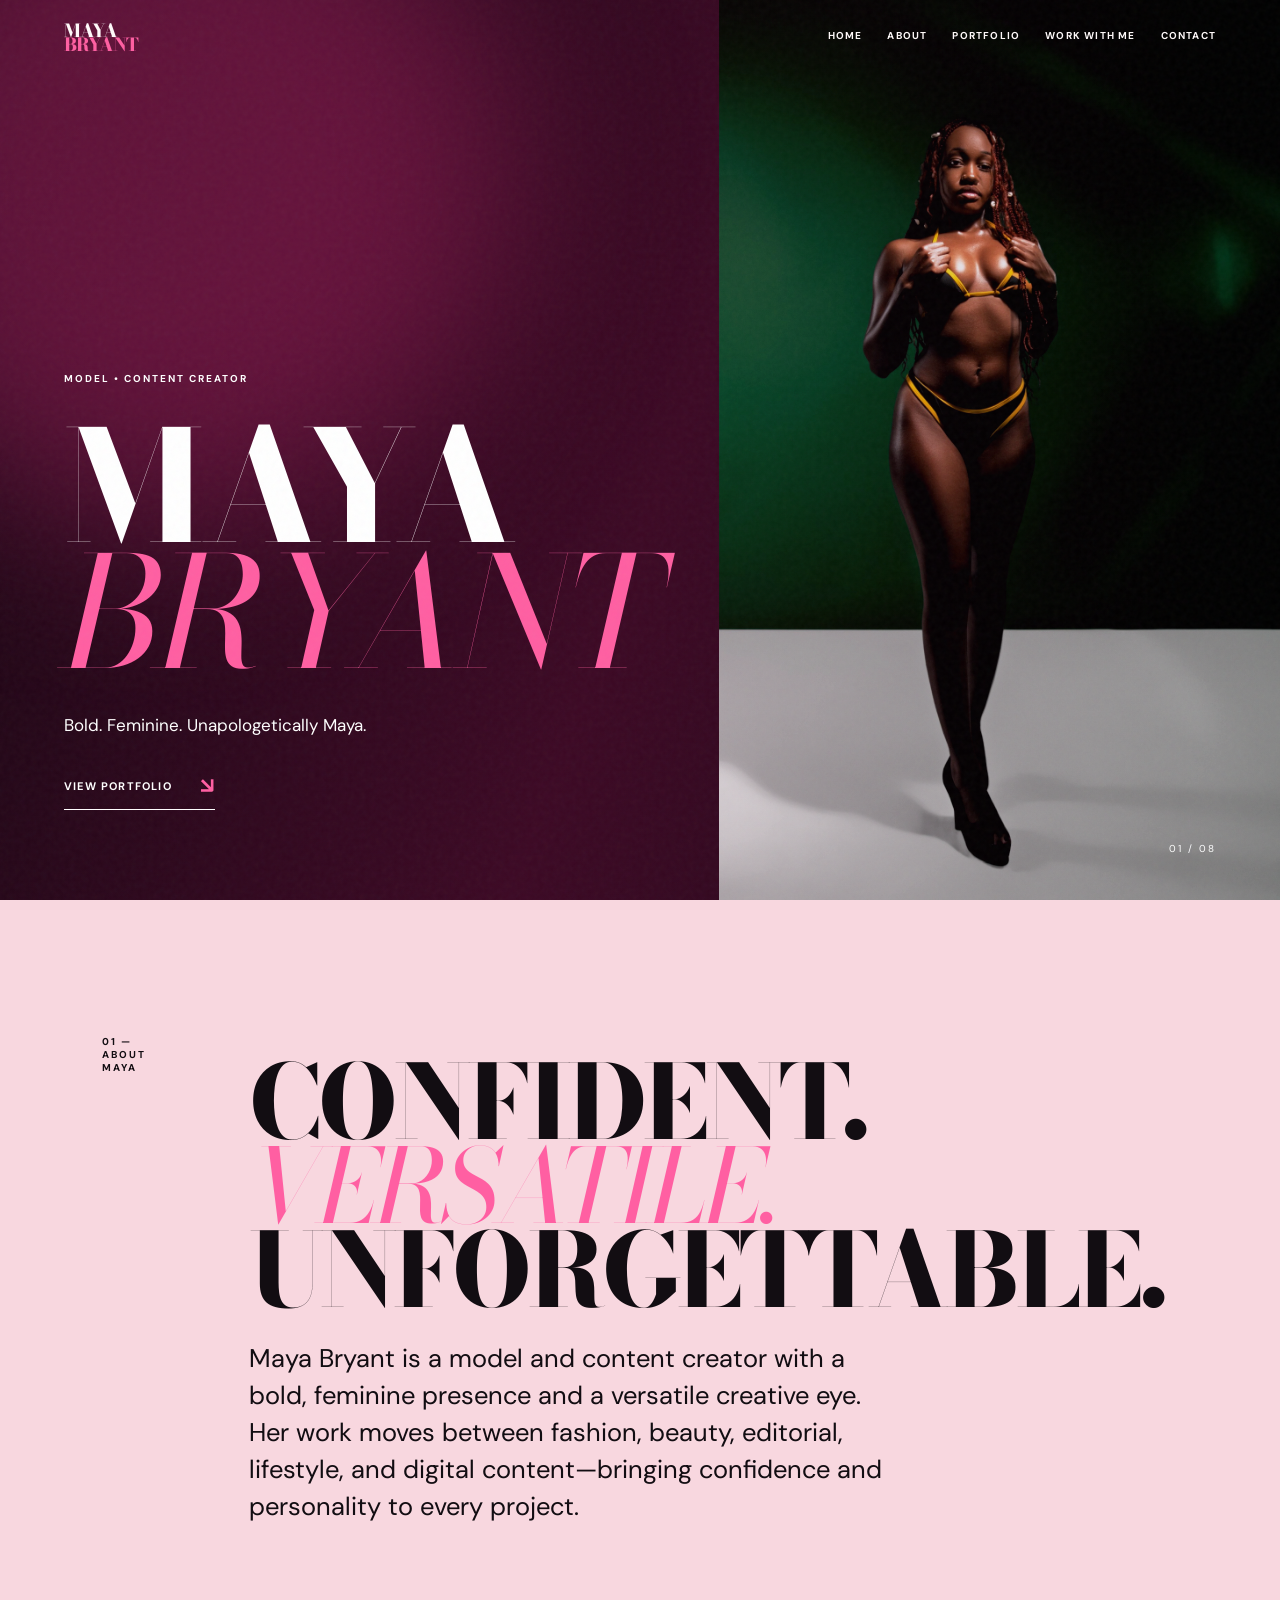
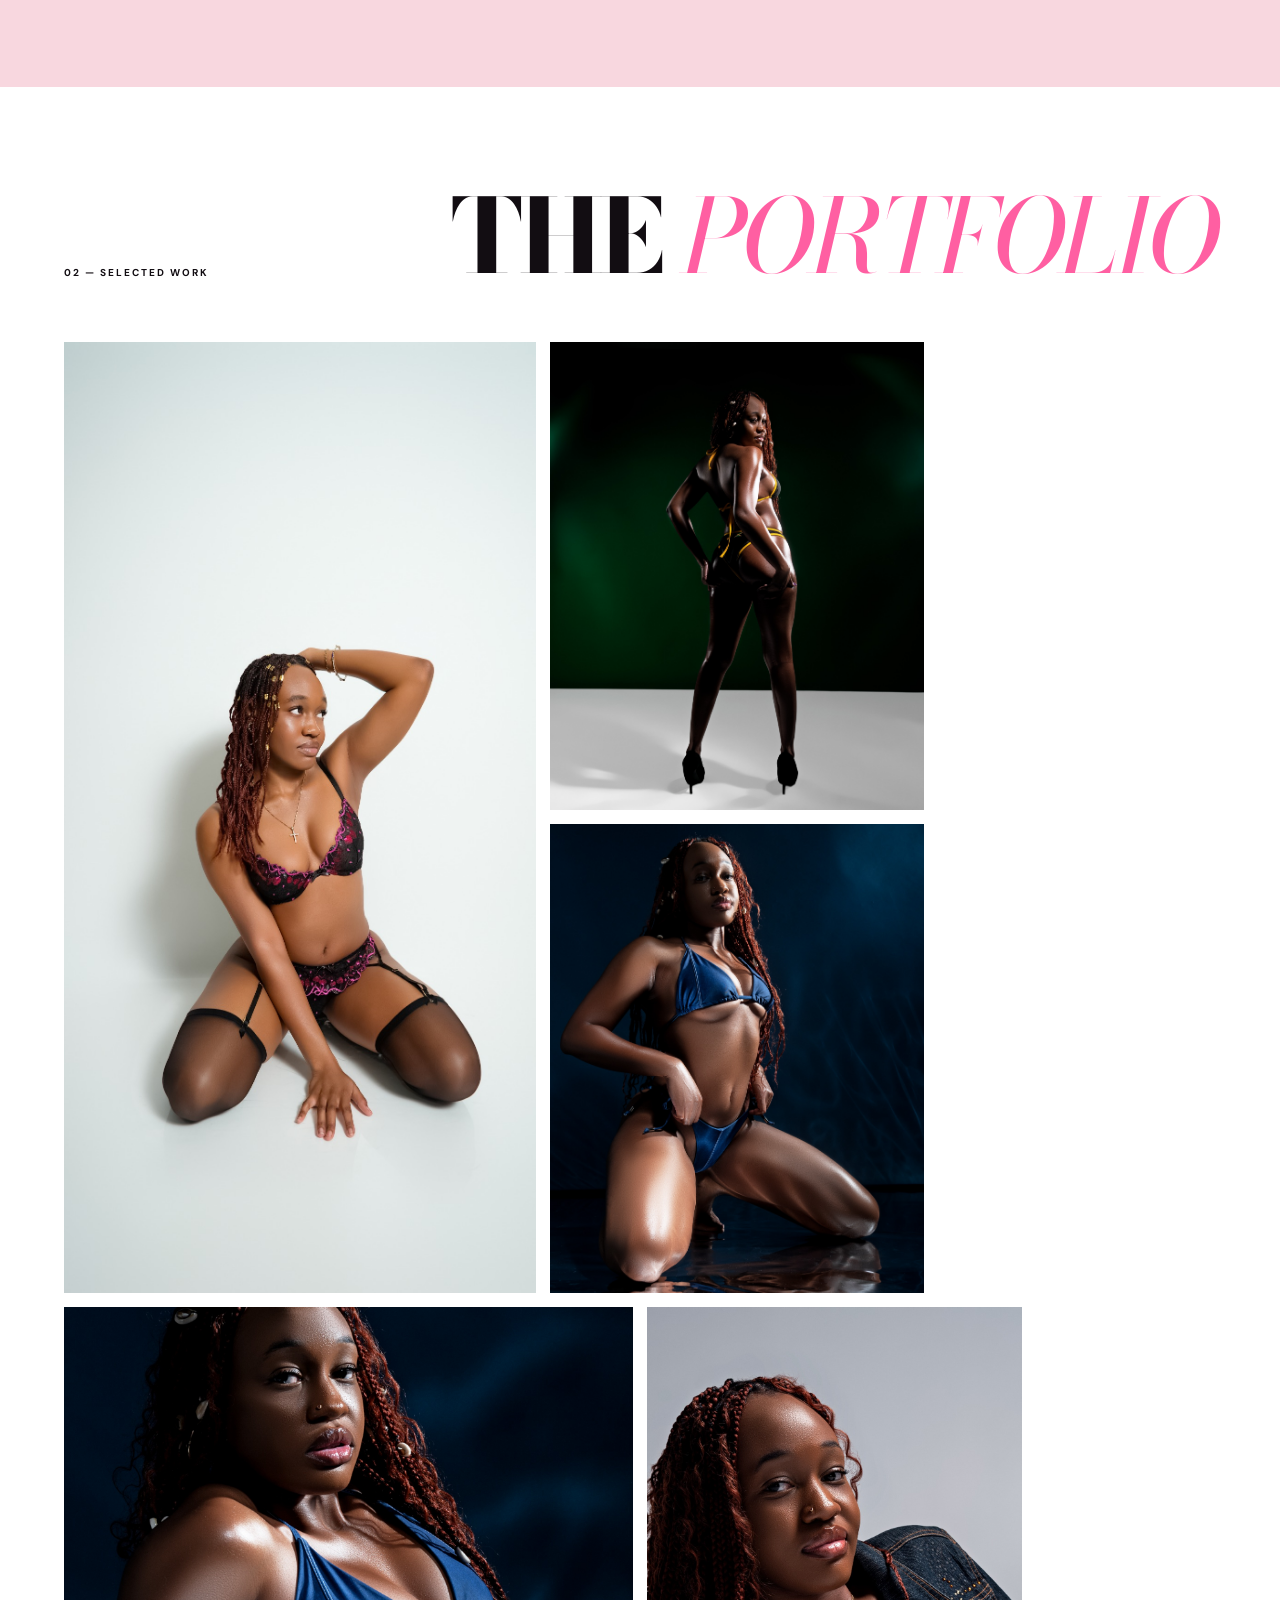
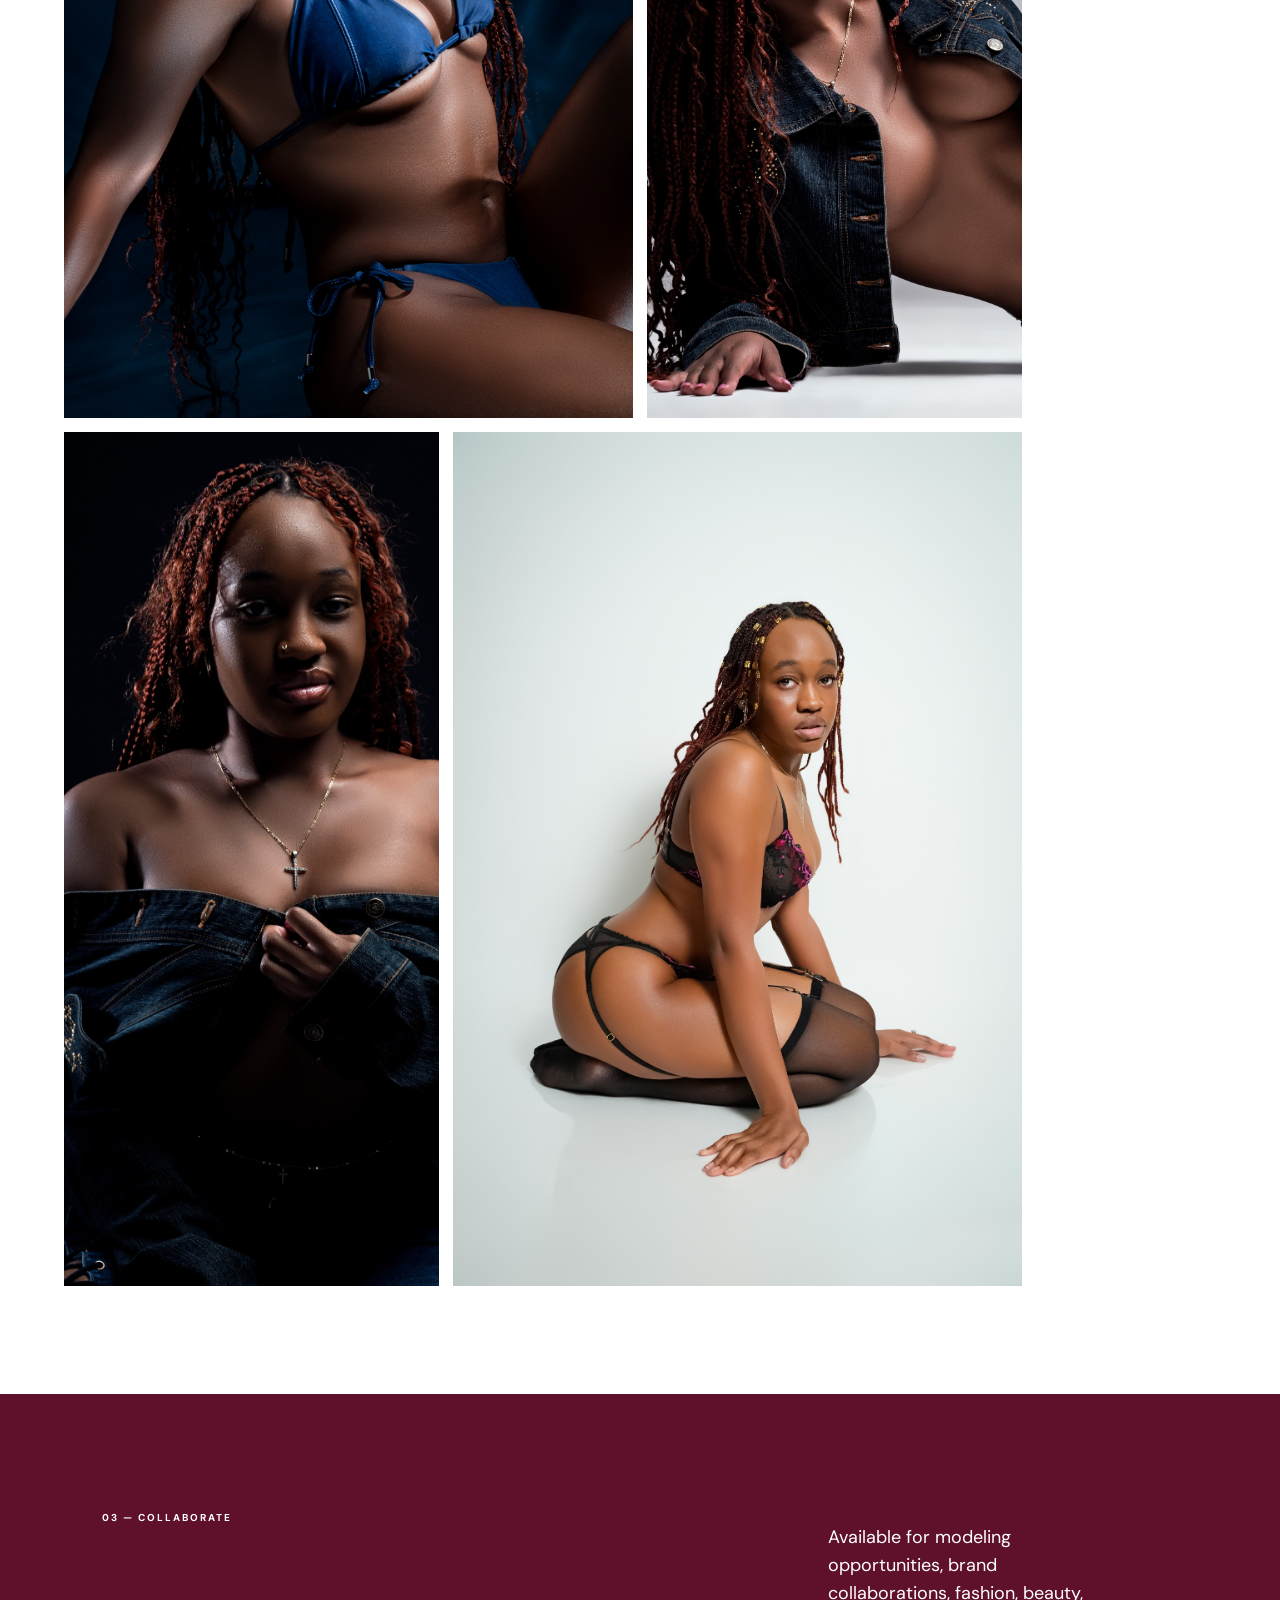
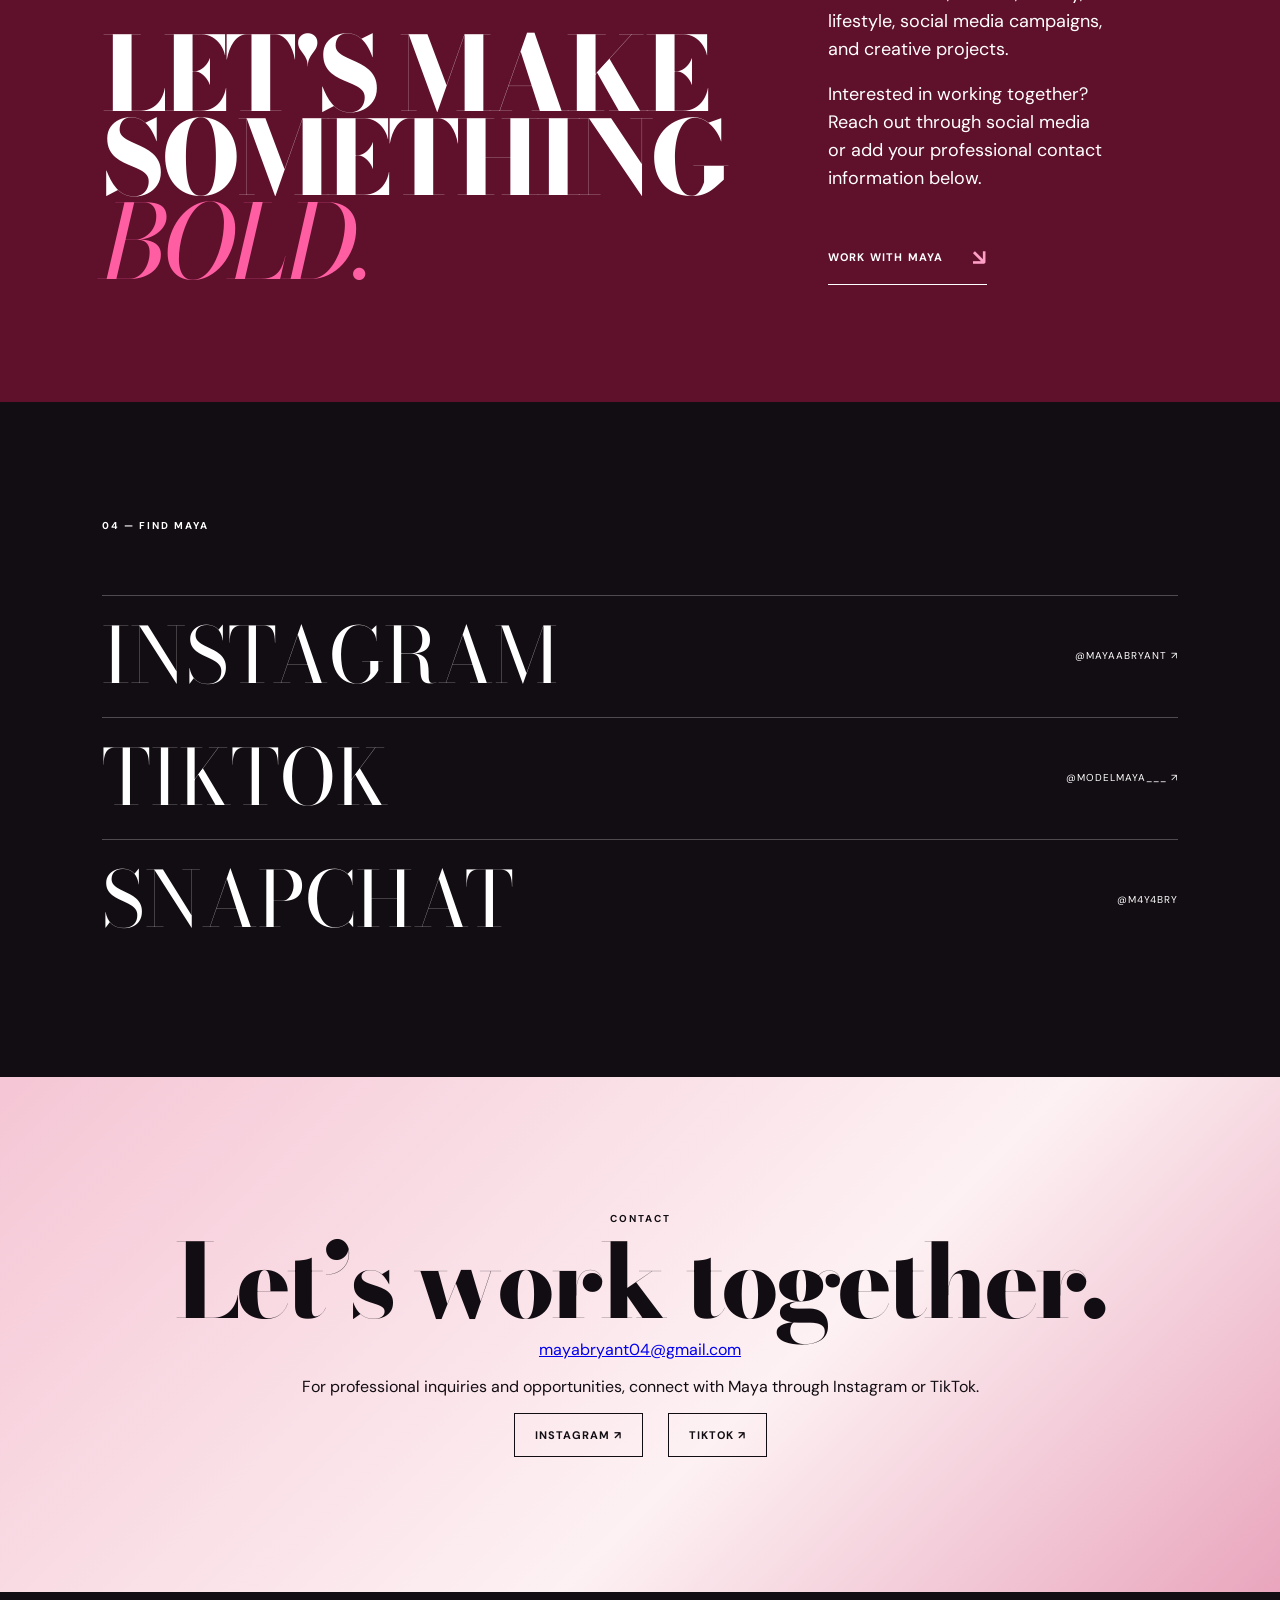
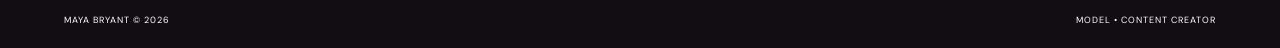
==== index.html @ 248928a9 "Update email address in contact section" ====
<!DOCTYPE html>
<html lang="en">
<head>
  <meta charset="UTF-8">
  <meta name="viewport" content="width=device-width, initial-scale=1.0">
  <meta name="description" content="Official portfolio website of Maya Bryant, Model & Content Creator.">
  <title>Maya Bryant | Model & Content Creator</title>
  <link rel="preconnect" href="https://fonts.googleapis.com">
  <link rel="preconnect" href="https://fonts.gstatic.com" crossorigin>
  <link href="https://fonts.googleapis.com/css2?family=Bodoni+Moda:opsz,wght@6..96,400;6..96,500;6..96,600;6..96,700;6..96,800&family=DM+Sans:wght@400;500;700&display=swap" rel="stylesheet">
  <link rel="stylesheet" href="style.css">
</head>
<body>
  <div class="grain"></div>
  <header>
    <a class="logo" href="#home">MAYA<br><span>BRYANT</span></a>
    <button class="menu-btn" aria-label="Open menu">MENU</button>
    <nav>
      <a href="#home">HOME</a>
      <a href="#about">ABOUT</a>
      <a href="#portfolio">PORTFOLIO</a>
      <a href="#work">WORK WITH ME</a>
      <a href="#contact">CONTACT</a>
    </nav>
  </header>

  <main>
    <section class="hero" id="home">
      <div class="hero-copy">
        <p class="eyebrow">MODEL • CONTENT CREATOR</p>
        <h1>MAYA<br><em>BRYANT</em></h1>
        <p class="intro">Bold. Feminine. Unapologetically Maya.</p>
        <a class="cta" href="#portfolio">VIEW PORTFOLIO <span>↘</span></a>
      </div>
      <div class="hero-image">
        <img src="portfolio-2.jpg" alt="Maya Bryant modeling">
      </div>
      <div class="hero-number">01 / 08</div>
    </section>

    <section class="about" id="about">
      <div class="section-tag">01 — ABOUT MAYA</div>
      <div>
        <h2>CONFIDENT.<br><em>VERSATILE.</em><br>UNFORGETTABLE.</h2>
        <p class="about-text">Maya Bryant is a model and content creator with a bold, feminine presence and a versatile creative eye. Her work moves between fashion, beauty, editorial, lifestyle, and digital content—bringing confidence and personality to every project.</p>
      </div>
    </section>

    <section class="portfolio" id="portfolio">
      <div class="portfolio-head">
        <div class="section-tag">02 — SELECTED WORK</div>
        <h2>THE <em>PORTFOLIO</em></h2>
      </div>
      <div class="gallery">
        <figure class="tall"><img src="portfolio-1.jpg" alt="Maya Bryant editorial modeling portrait"></figure>
        <figure><img src="portfolio-4.jpg" alt="Maya Bryant fashion portrait"></figure>
        <figure><img src="portfolio-5.jpg" alt="Maya Bryant fashion editorial"></figure>
        <figure class="wide"><img src="portfolio-6.jpg" alt="Maya Bryant portrait in denim"></figure>
        <figure><img src="portfolio-7.jpg" alt="Maya Bryant studio portrait"></figure>
        <figure><img src="portfolio-8.jpg" alt="Maya Bryant fashion portrait"></figure>
        <figure class="wide"><img src="portfolio-3.jpg" alt="Maya Bryant modeling portrait"></figure>
      </div>
    </section>

    <section class="work" id="work">
      <div class="section-tag">03 — COLLABORATE</div>
      <div class="work-grid">
        <h2>LET'S MAKE<br>SOMETHING<br><em>BOLD.</em></h2>
        <div class="work-copy">
          <p>Available for modeling opportunities, brand collaborations, fashion, beauty, lifestyle, social media campaigns, and creative projects.</p>
          <p>Interested in working together? Reach out through social media or add your professional contact information below.</p>
          <a class="cta light" href="#contact">WORK WITH MAYA <span>↘</span></a>
        </div>
      </div>
    </section>

    <section class="socials">
      <div class="section-tag">04 — FIND MAYA</div>
      <div class="social-list">
        <a href="https://www.instagram.com/mayaabryant/" target="_blank" rel="noopener">INSTAGRAM <span>@MAYAABRYANT ↗</span></a>
        <a href="https://www.tiktok.com/@modelmaya___" target="_blank" rel="noopener">TIKTOK <span>@MODELMAYA___ ↗</span></a>
        <div class="snapchat">SNAPCHAT <span>@M4Y4BRY</span></div>
      </div>
    </section>

    <section class="contact" id="contact">
       <div class="section-tag">CONTACT</div>
  <h2>Let’s work together.</h2>
  <div class="contact-card">

    <a href="mailto:mayabryant04@gmail.com">mayabryant04@gmail.com</a>

    <p>For professional inquiries and opportunities, connect with Maya through Instagram or TikTok.</p>
      <div class="contact-links">
        <a href="https://www.instagram.com/mayaabryant/" target="_blank" rel="noopener">INSTAGRAM ↗</a>
        <a href="https://www.tiktok.com/@modelmaya___" target="_blank" rel="noopener">TIKTOK ↗</a>
      </div>
    </section>
  </main>

  <footer>
    <div>MAYA BRYANT © <span id="year"></span></div>
    <div>MODEL • CONTENT CREATOR</div>
  </footer>
  <script src="script.js"></script>
</body>
</html>
---- style.css ----
:root{
  --ink:#120d12;
  --wine:#5f102b;
  --pink:#ff5fa2;
  --blush:#f8d7df;
  --cream:#fff7f4;
  --white:#fffafa;
}
*{box-sizing:border-box}
html{scroll-behavior:smooth}
body{margin:0;background:var(--cream);color:var(--ink);font-family:"DM Sans",Arial,sans-serif}
.grain{position:fixed;inset:0;pointer-events:none;opacity:.05;z-index:20;background-image:url("data:image/svg+xml,%3Csvg viewBox='0 0 180 180' xmlns='http://www.w3.org/2000/svg'%3E%3Cfilter id='n'%3E%3CfeTurbulence type='fractalNoise' baseFrequency='.9' numOctaves='4' stitchTiles='stitch'/%3E%3C/filter%3E%3Crect width='100%25' height='100%25' filter='url(%23n)' opacity='.8'/%3E%3C/svg%3E")}
header{position:absolute;top:0;left:0;width:100%;padding:24px 5vw;display:flex;justify-content:space-between;align-items:flex-start;z-index:10;color:var(--white)}
.logo{font-family:"Bodoni Moda",serif;font-size:18px;line-height:.78;letter-spacing:-1px;text-decoration:none;color:inherit;font-weight:800}.logo span{color:var(--pink)}
nav{display:flex;gap:25px;padding-top:5px}nav a{color:inherit;text-decoration:none;font-size:10px;font-weight:700;letter-spacing:1.2px}
.menu-btn{display:none;background:none;border:0;color:inherit;font-weight:700;letter-spacing:1px}
.hero{min-height:100svh;background:linear-gradient(110deg,#180612 0%,#3c0924 52%,#1c0714 100%);color:white;display:grid;grid-template-columns:1fr 1fr;position:relative;overflow:hidden}
.hero:before{content:"";position:absolute;width:55vw;height:55vw;border-radius:50%;background:#a11f5d;filter:blur(90px);opacity:.5;top:-20%;left:-15%}
.hero-copy{align-self:end;padding:0 5vw 10vh;position:relative;z-index:2}
.eyebrow,.section-tag{font-size:10px;font-weight:700;letter-spacing:2px;text-transform:uppercase}
.hero h1,.about h2,.portfolio h2,.work h2,.contact h2{font-family:"Bodoni Moda",serif;margin:.25em 0;line-height:.82;letter-spacing:-4px;font-weight:800}
.hero h1{font-size:clamp(72px,12vw,170px)}em{font-weight:400;font-style:italic;color:var(--pink)}
.intro{font-size:17px;margin:25px 0 35px;max-width:340px}
.cta{display:inline-flex;gap:28px;align-items:center;color:inherit;text-decoration:none;border-bottom:1px solid currentColor;padding-bottom:9px;font-size:11px;font-weight:700;letter-spacing:1.2px}.cta span{font-size:22px;color:var(--pink)}
.hero-image{position:relative;z-index:1;height:100svh}.hero-image:after{content:"";position:absolute;inset:0;background:linear-gradient(90deg,rgba(55,5,32,.15),rgba(0,0,0,.1))}.hero-image img{width:100%;height:100%;object-fit:cover;object-position:center 38%;filter:saturate(1.05) contrast(1.05)}
.hero-number{position:absolute;right:5vw;bottom:5vh;z-index:3;font-size:10px;letter-spacing:2px}
.about{padding:15vh 8vw;display:grid;grid-template-columns:.75fr 1.25fr;gap:8vw;background:var(--blush)}
.about h2,.portfolio h2,.work h2,.contact h2{font-size:clamp(55px,8vw,110px)}
.about-text{max-width:640px;font-size:clamp(18px,2vw,27px);line-height:1.45;margin:3vh 0}
.portfolio{padding:12vh 5vw;background:#fff}
.portfolio-head{display:flex;justify-content:space-between;align-items:end;margin-bottom:7vh}.portfolio h2{margin:0}
.gallery{display:grid;grid-template-columns:repeat(12,1fr);gap:14px}.gallery figure{margin:0;overflow:hidden;grid-column:span 4;min-height:400px}.gallery figure.tall{grid-column:span 5;grid-row:span 2;min-height:820px}.gallery figure.wide{grid-column:span 6}.gallery img{width:100%;height:100%;object-fit:cover;display:block;transition:transform .5s ease}.gallery figure:hover img{transform:scale(1.03)}
.work{background:var(--wine);color:white;padding:13vh 8vw}.work-grid{display:grid;grid-template-columns:1.2fr .8fr;gap:8vw;align-items:end}.work h2{margin:5vh 0 0}.work-copy{font-size:18px;line-height:1.55}.work-copy p{margin-top:0}.light{margin-top:30px}.light span{color:#ff9fc6}
.socials{padding:13vh 8vw;background:#120d12;color:white}.social-list{margin-top:7vh}.social-list a,.snapchat{display:flex;justify-content:space-between;gap:30px;padding:22px 0;border-top:1px solid rgba(255,255,255,.25);color:inherit;text-decoration:none;font-family:"Bodoni Moda",serif;font-size:clamp(35px,6vw,80px);line-height:1;transition:color .25s}.social-list a:hover{color:var(--pink)}.social-list span,.snapchat span{font-family:"DM Sans",sans-serif;font-size:10px;letter-spacing:1px;align-self:center}
.contact{padding:15vh 8vw;background:linear-gradient(135deg,#f5c6d5,#fdf1f3 60%,#e9a5bd);text-align:center}.contact h2{margin:15px 0}.contact>p:not(.eyebrow){max-width:550px;margin:0 auto 30px;font-size:17px;line-height:1.5}.contact-links{display:flex;justify-content:center;gap:25px;flex-wrap:wrap}.contact-links a{padding:14px 20px;border:1px solid var(--ink);text-decoration:none;color:var(--ink);font-size:11px;font-weight:700;letter-spacing:1px}
footer{display:flex;justify-content:space-between;padding:22px 5vw;background:var(--ink);color:white;font-size:9px;letter-spacing:1px}
@media(max-width:700px){header{padding:20px 6vw}nav{display:none}.menu-btn{display:block}.hero{grid-template-columns:1fr;min-height:100svh}.hero-image{position:absolute;inset:0;height:100%;opacity:.6}.hero-image:after{background:linear-gradient(180deg,rgba(24,6,18,.25),rgba(24,6,18,.92))}.hero-copy{padding:0 7vw 10vh}.hero h1{font-size:clamp(70px,22vw,120px);letter-spacing:-3px}.about{grid-template-columns:1fr;padding:11vh 7vw;gap:6vh}.portfolio{padding:10vh 4vw}.portfolio-head{display:block}.gallery{gap:8px}.gallery figure,.gallery figure.tall,.gallery figure.wide{grid-column:span 6;grid-row:auto;min-height:260px}.gallery figure.tall{min-height:520px}.work,.socials{padding:11vh 7vw}.work-grid{grid-template-columns:1fr}.work-copy{font-size:16px}.social-list a,.snapchat{font-size:30px;padding:18px 0}.social-list span,.snapchat span{font-size:8px}.contact{padding:12vh 7vw}footer{display:block;line-height:2}}
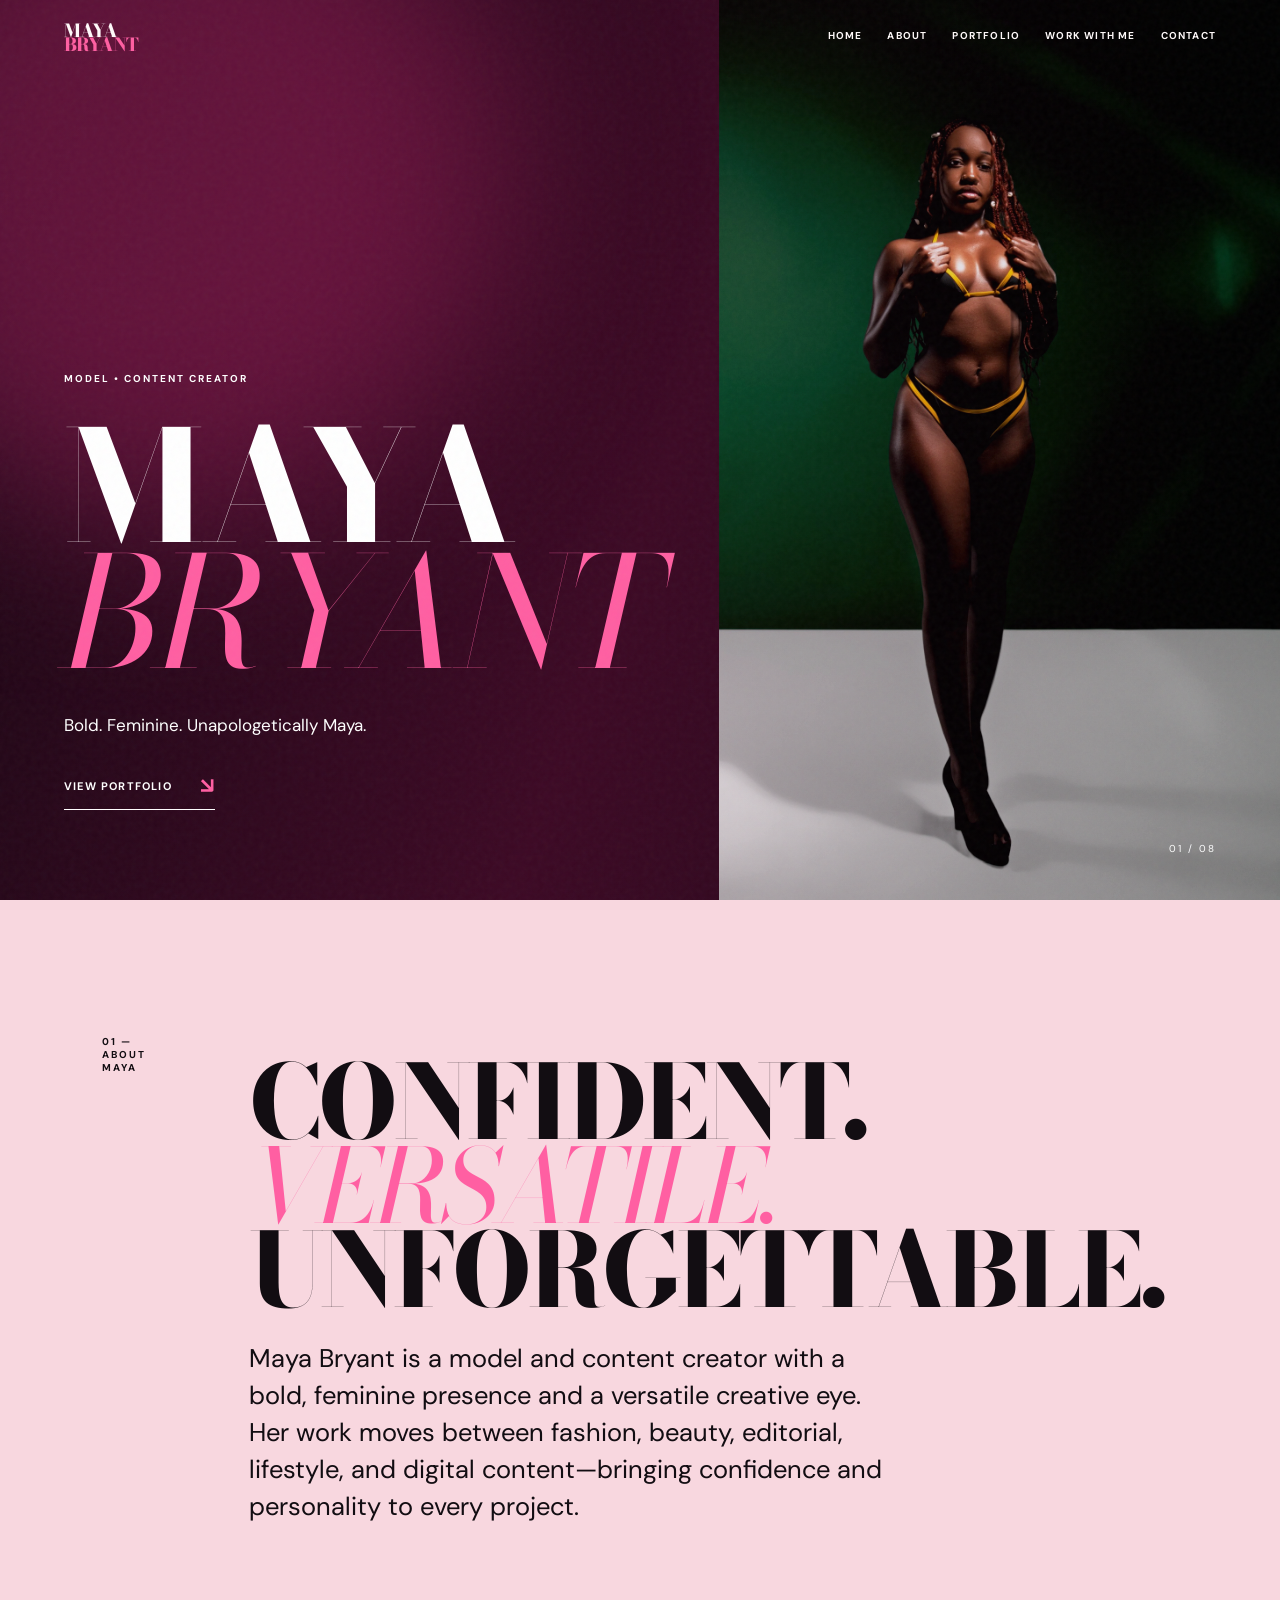
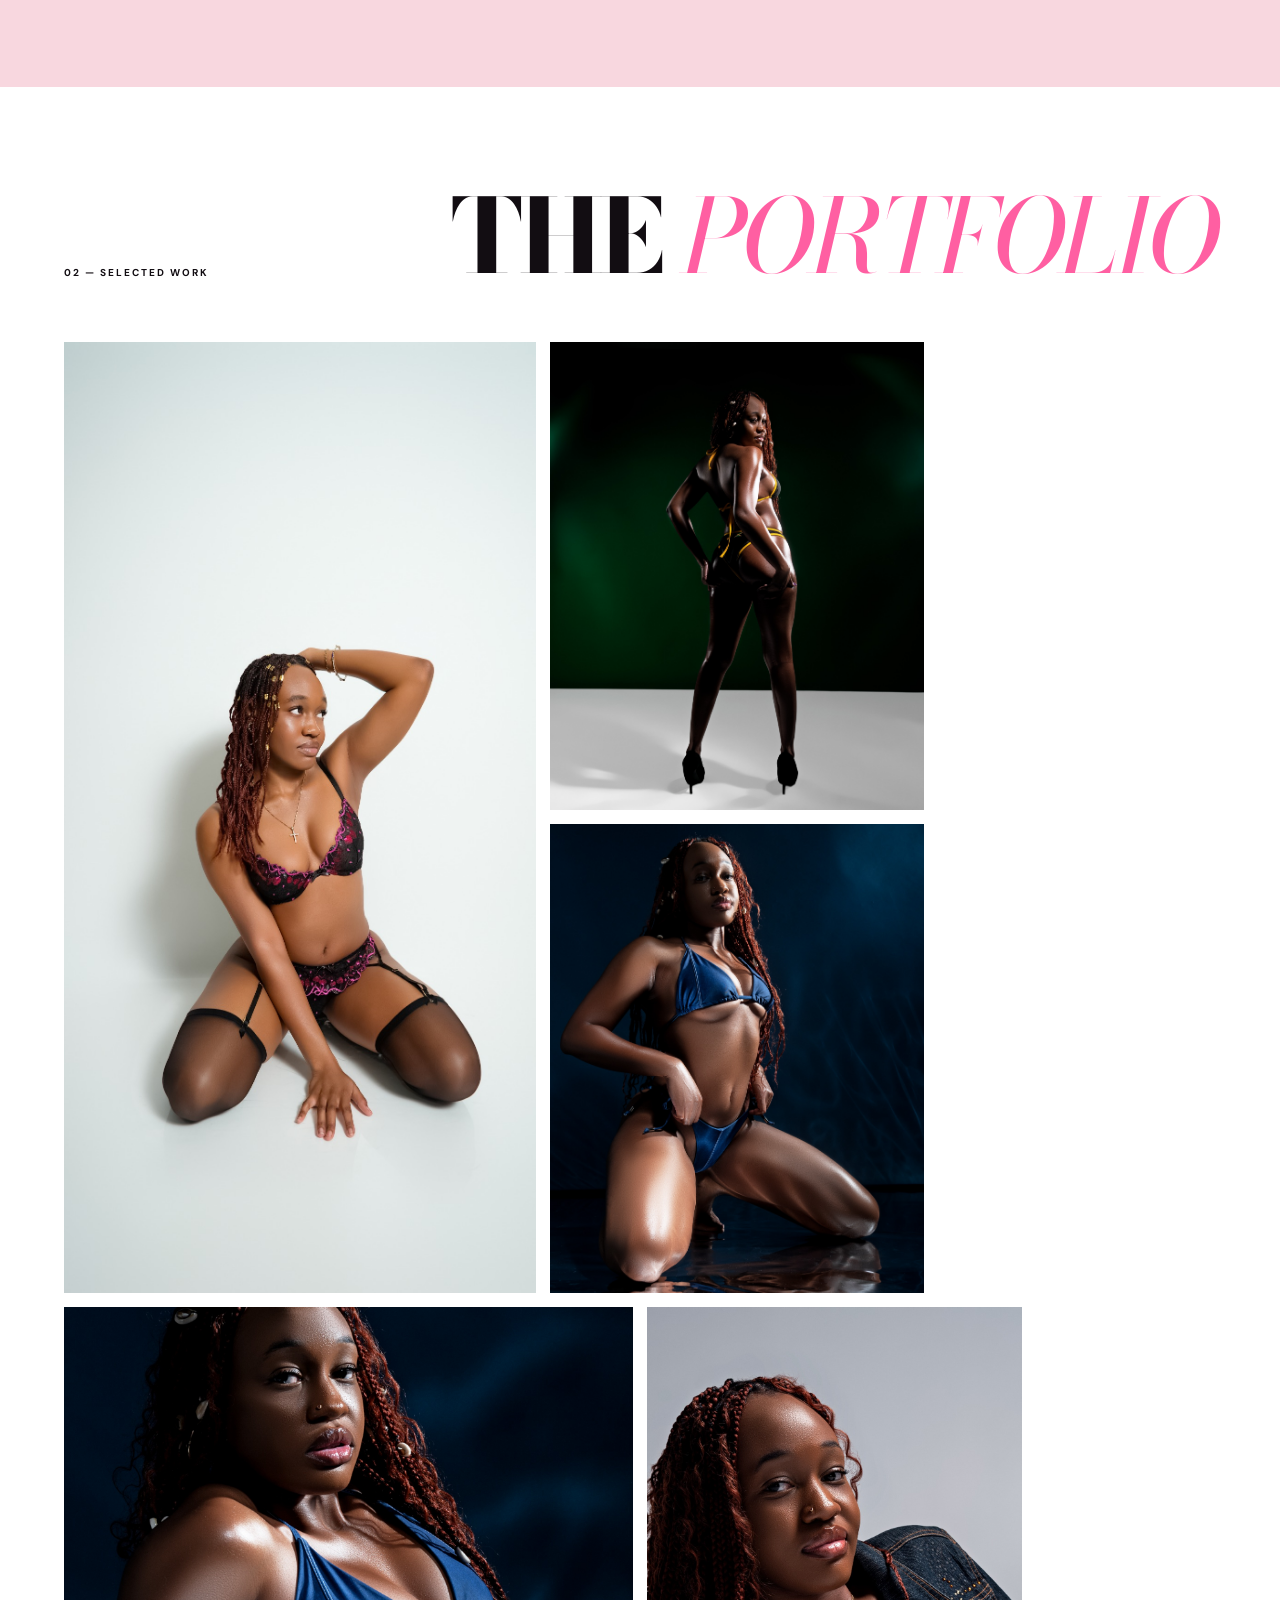
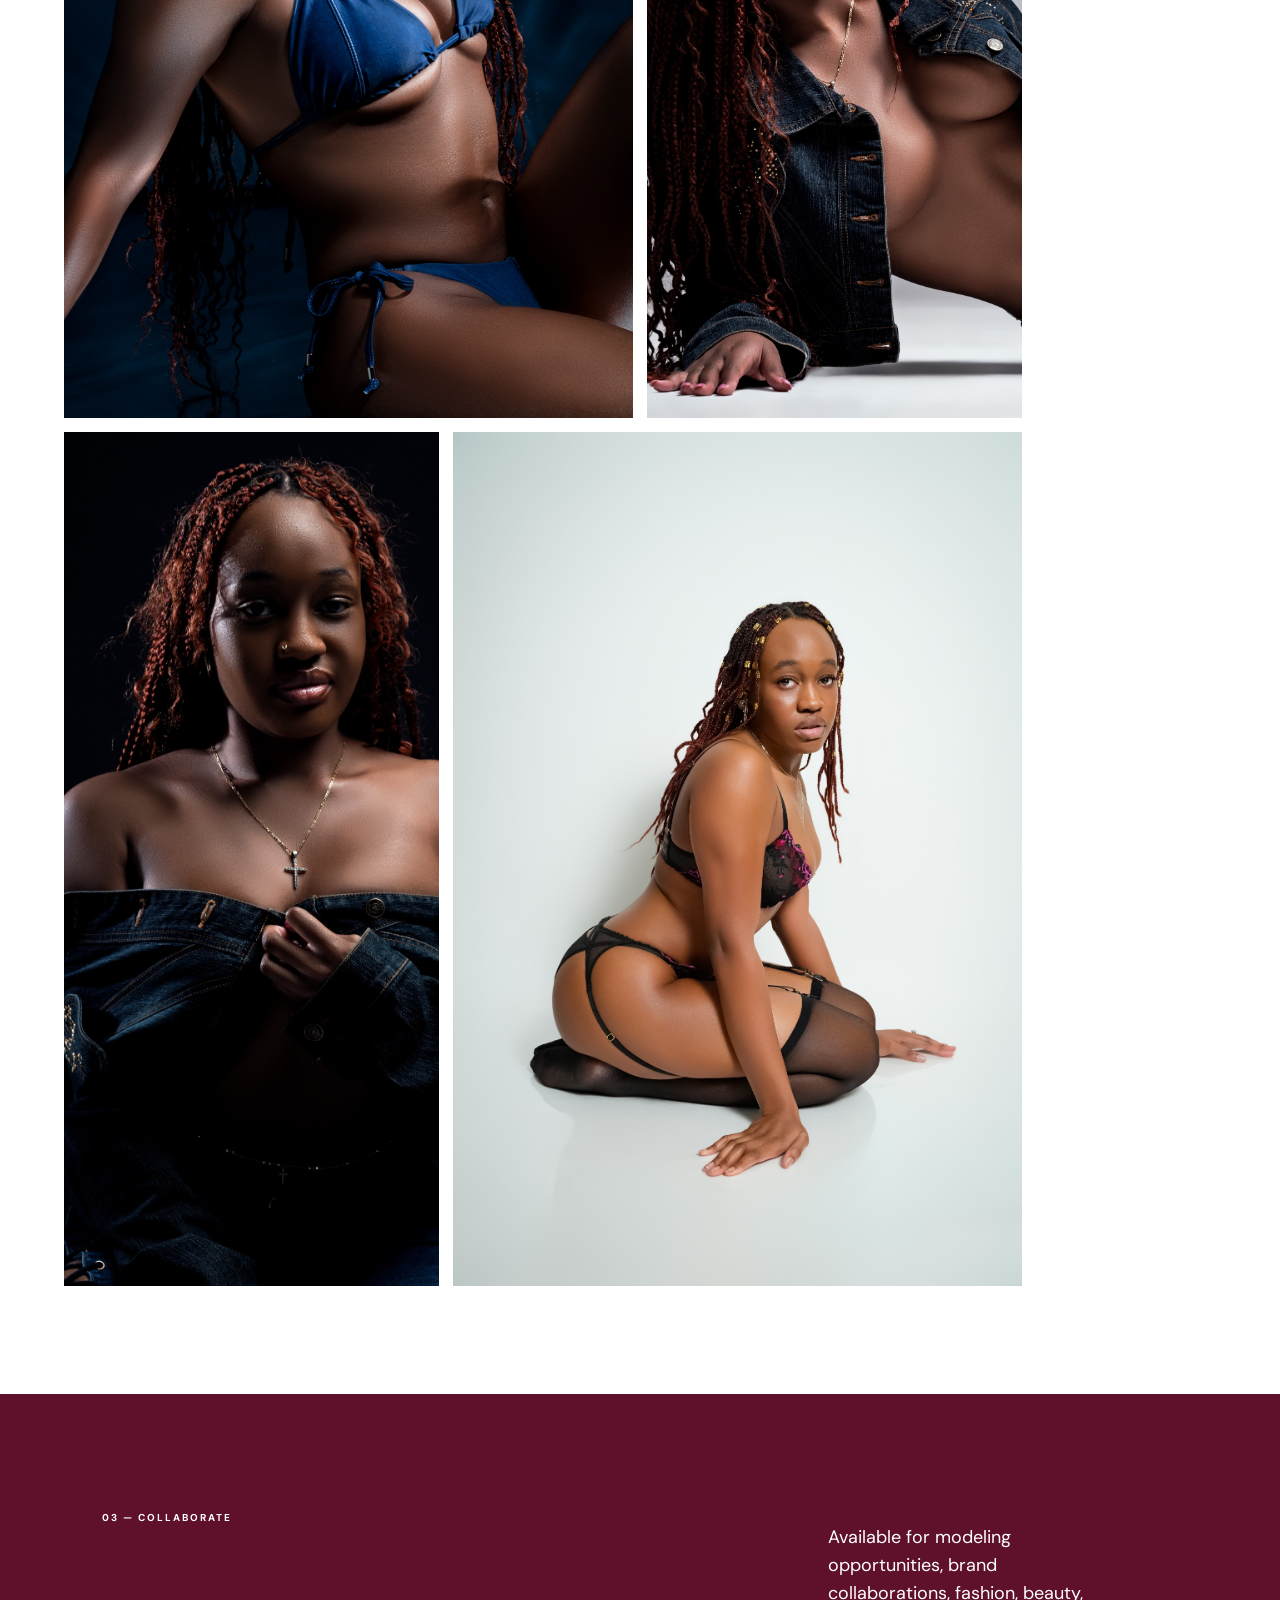
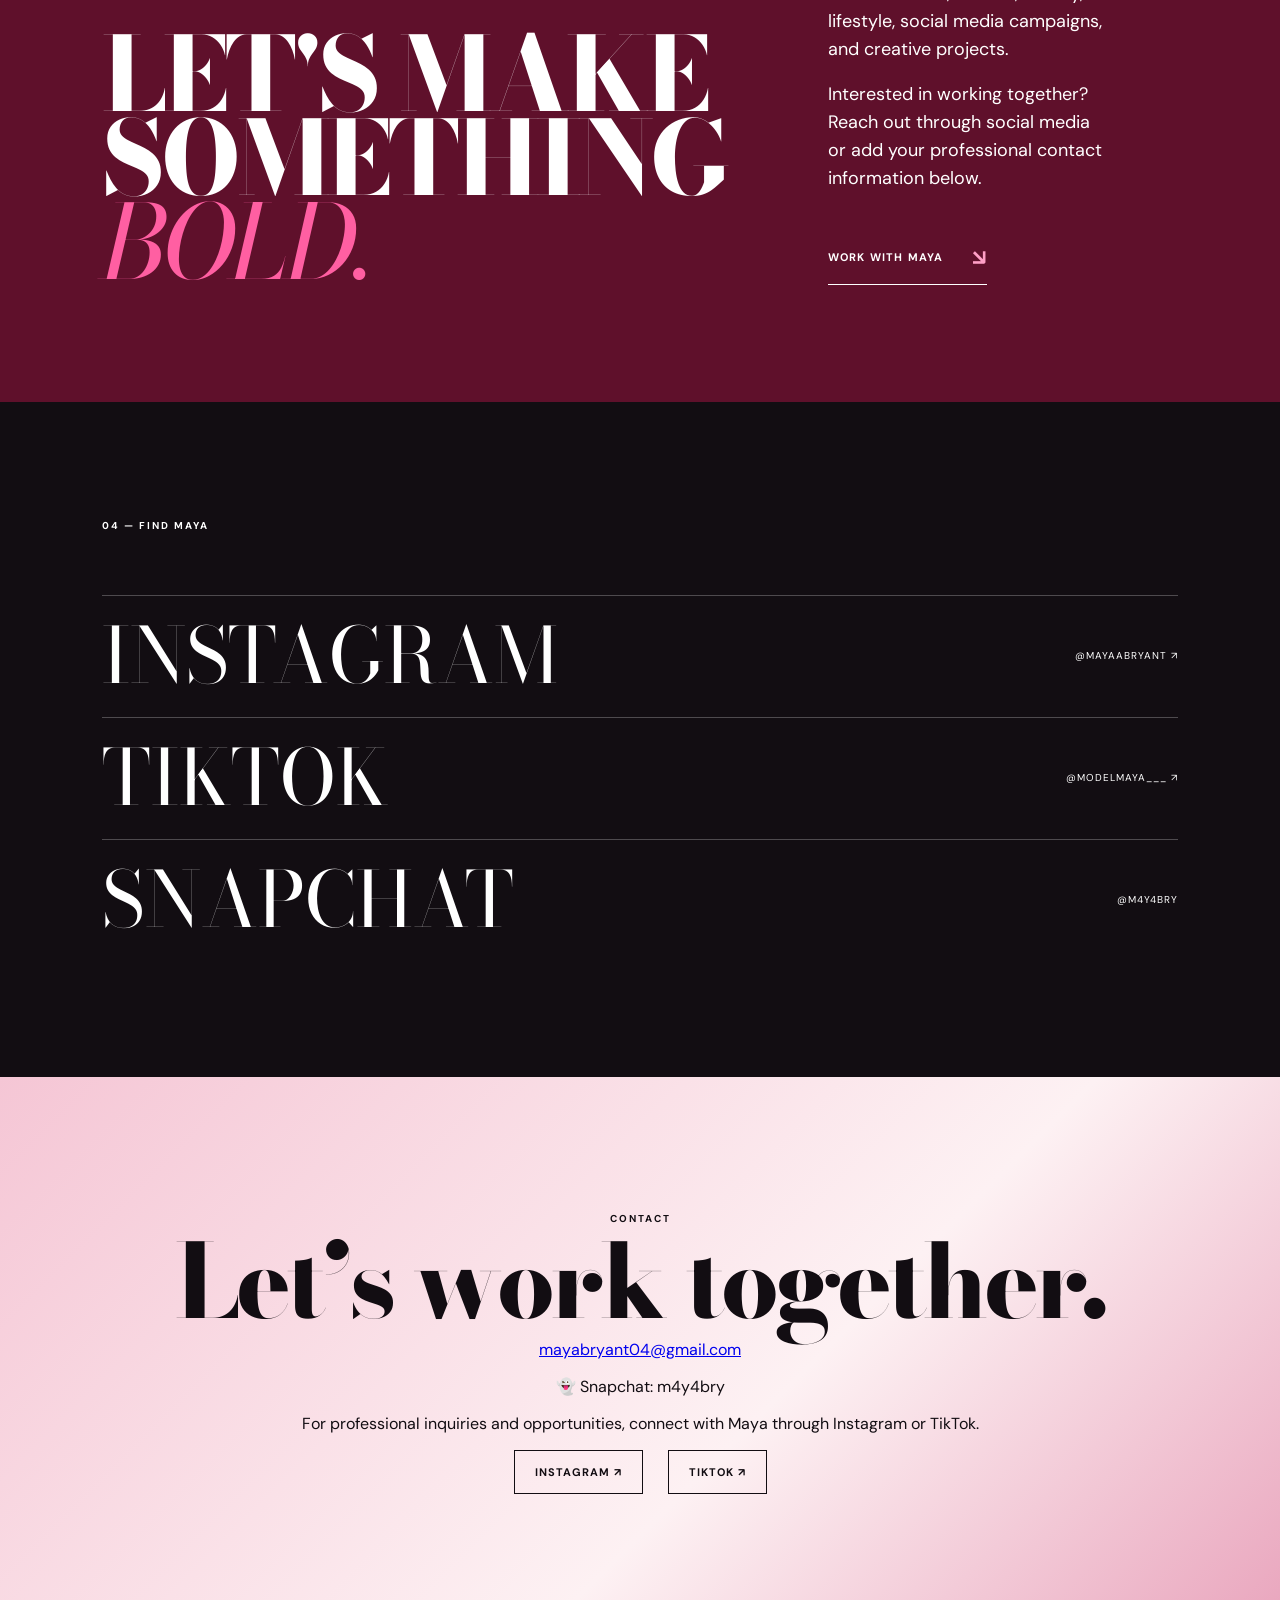
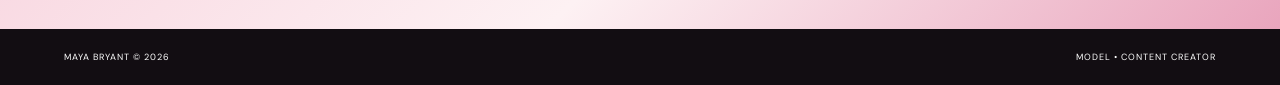
==== commit 6b696fab: "Add Snapchat contact information to index.html" ====
--- a/index.html
+++ b/index.html
@@ -88,7 +88,9 @@
   <h2>Let’s work together.</h2>
   <div class="contact-card">
 
-    <a href="mailto:mayabryant04@gmail.com">mayabryant04@gmail.com</a>
+<div class="contact-card">
+  <a href="mailto:mayabryant04@gmail.com">mayabryant04@gmail.com</a>
+  <p>👻 Snapchat: m4y4bry</p>
 
     <p>For professional inquiries and opportunities, connect with Maya through Instagram or TikTok.</p>
       <div class="contact-links">
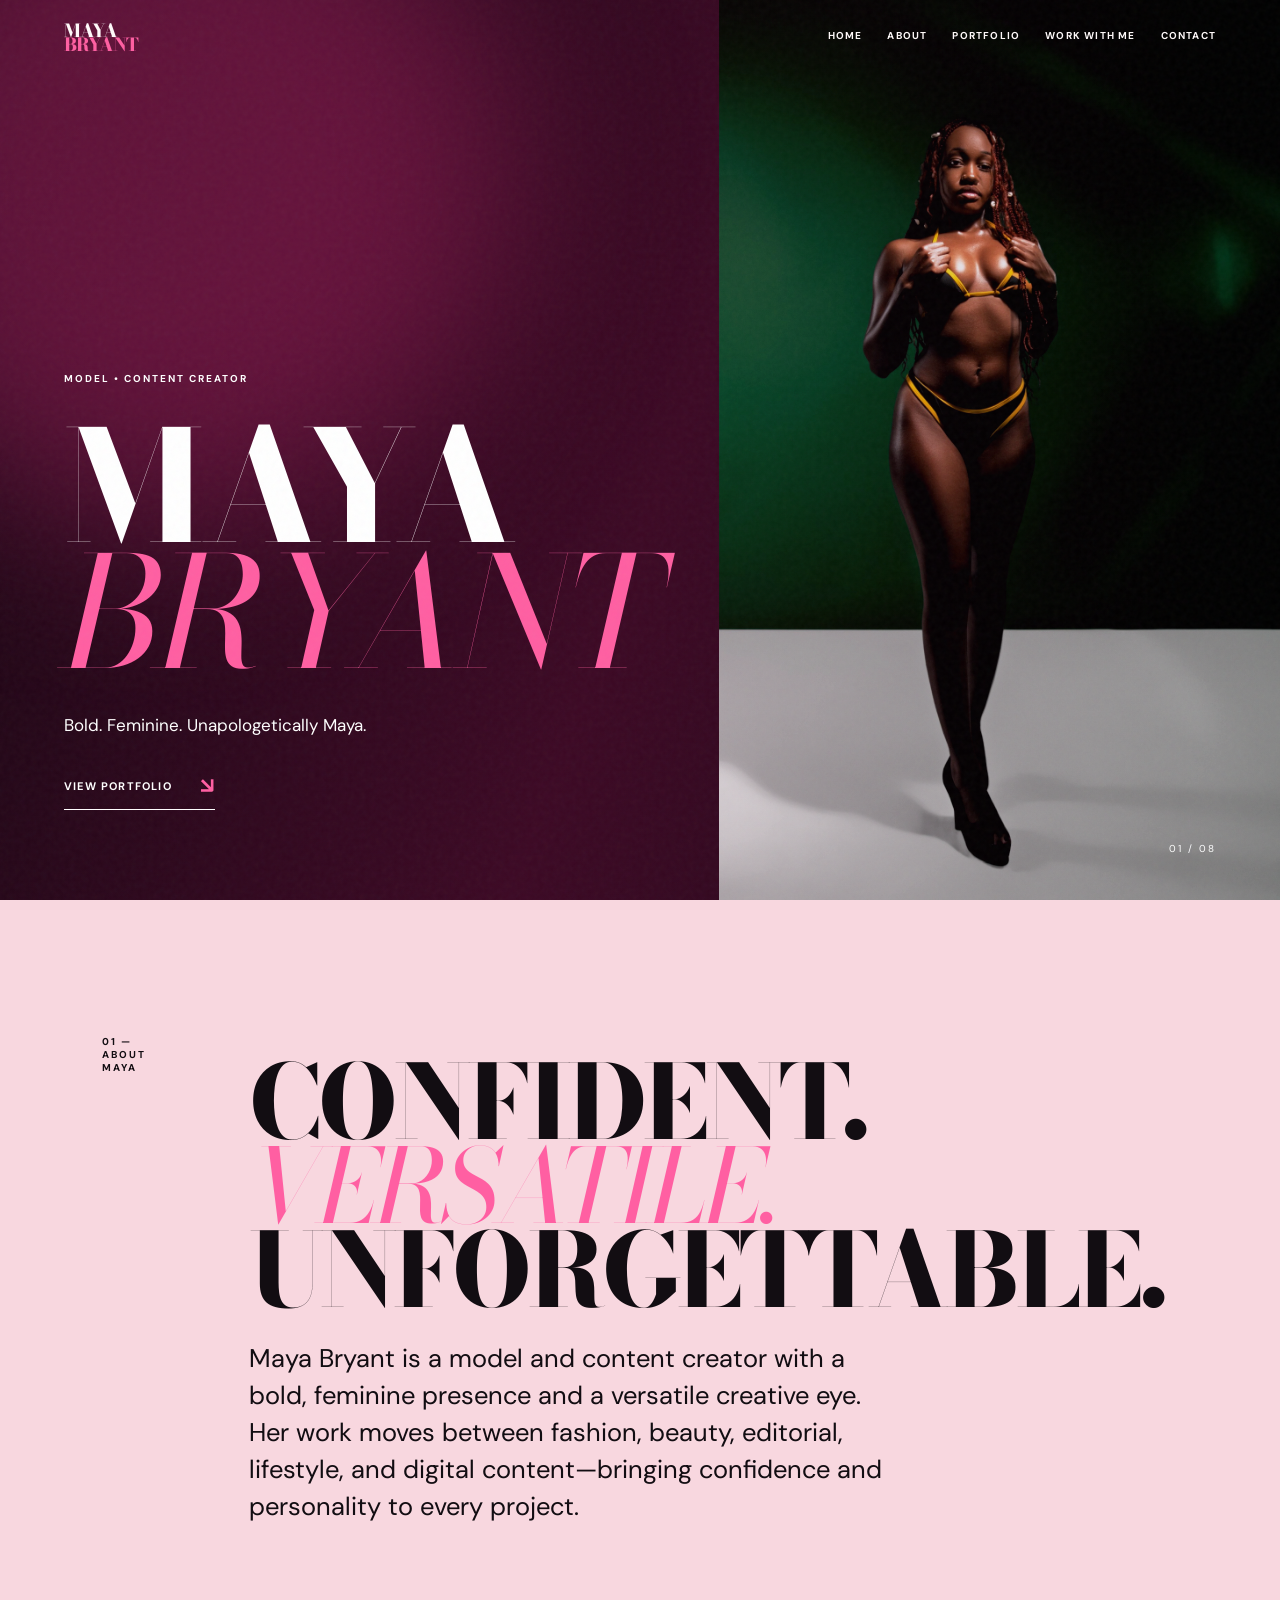
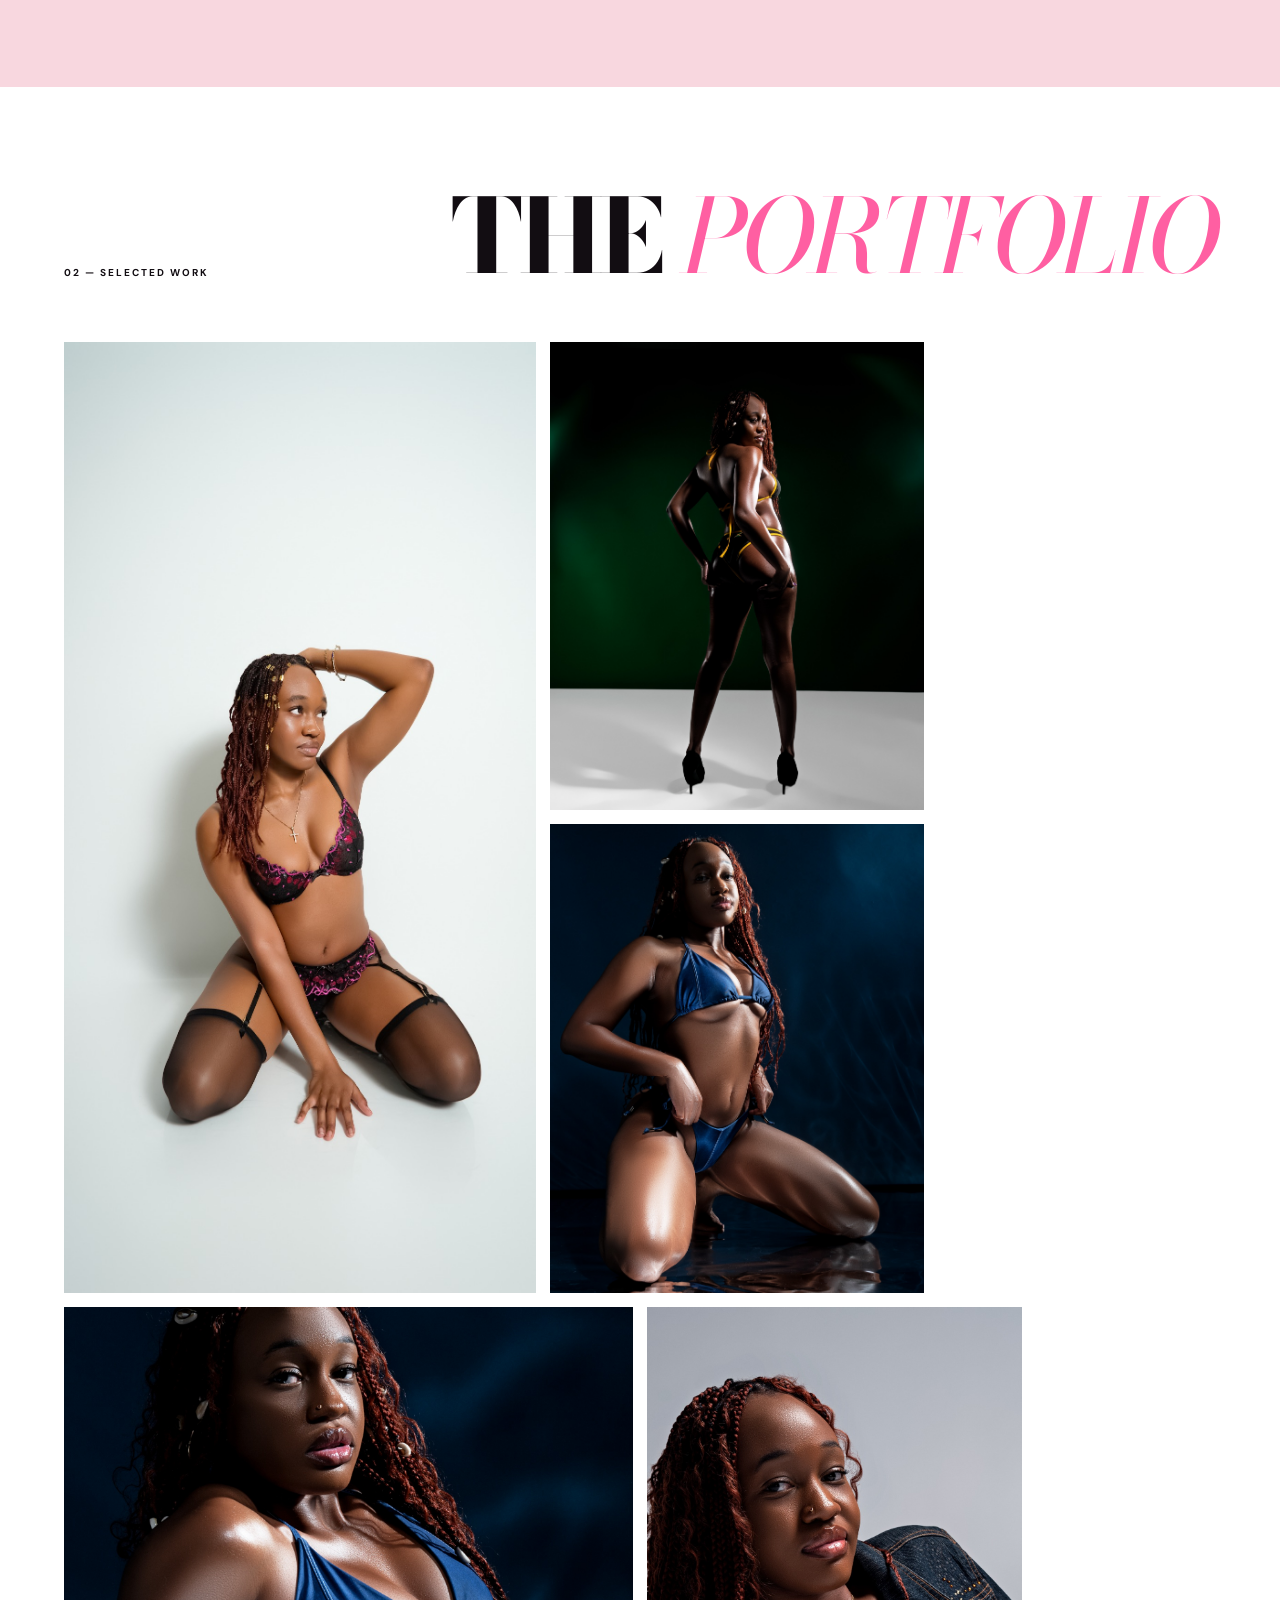
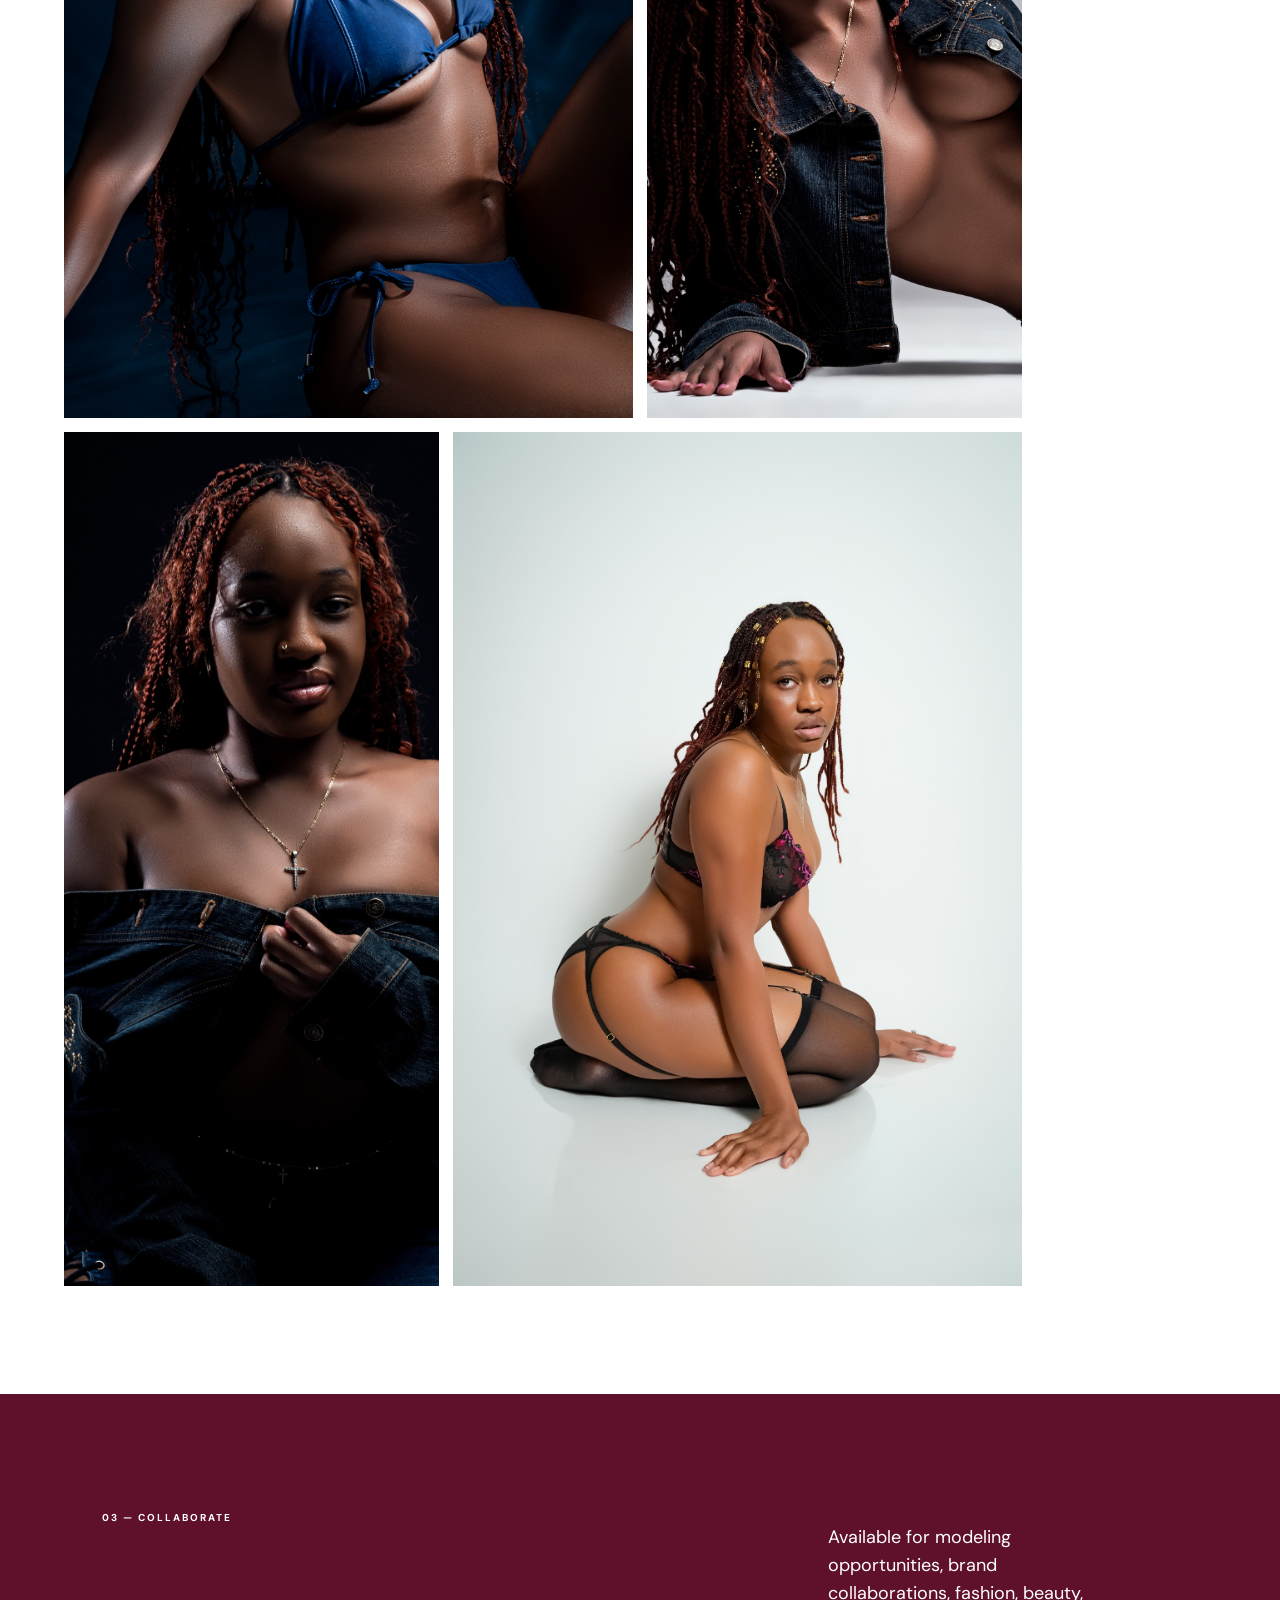
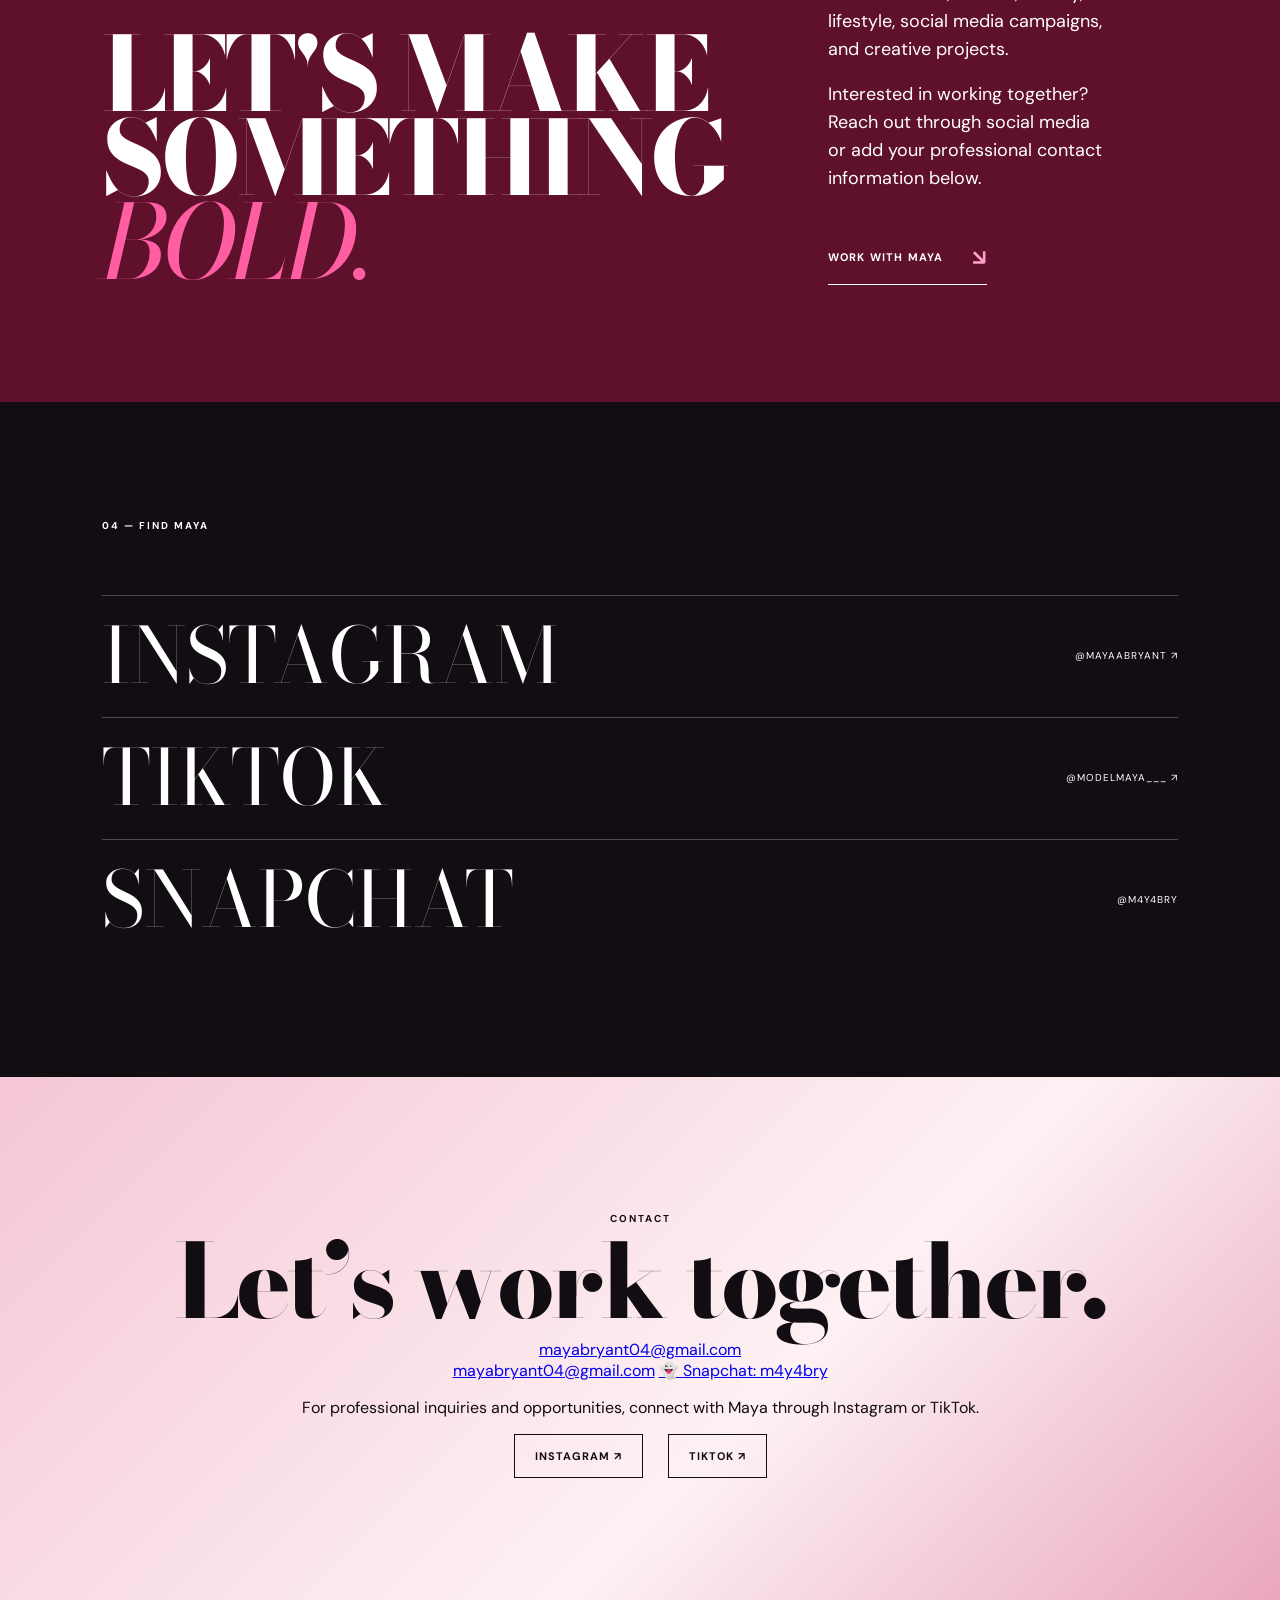
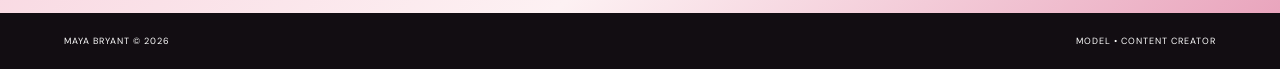
==== commit 3a453571: "Change Snapchat text to a clickable link Updated Snapchat link to direct to the profile page." ====
--- a/index.html
+++ b/index.html
@@ -90,7 +90,12 @@
 
 <div class="contact-card">
   <a href="mailto:mayabryant04@gmail.com">mayabryant04@gmail.com</a>
-  <p>👻 Snapchat: m4y4bry</p>
+  <div class="contact-card">
+  <a href="mailto:mayabryant04@gmail.com">mayabryant04@gmail.com</a>
+
+  <a href="https://www.snapchat.com/add/m4y4bry" target="_blank">
+    👻 Snapchat: m4y4bry
+  </a>
 
     <p>For professional inquiries and opportunities, connect with Maya through Instagram or TikTok.</p>
       <div class="contact-links">
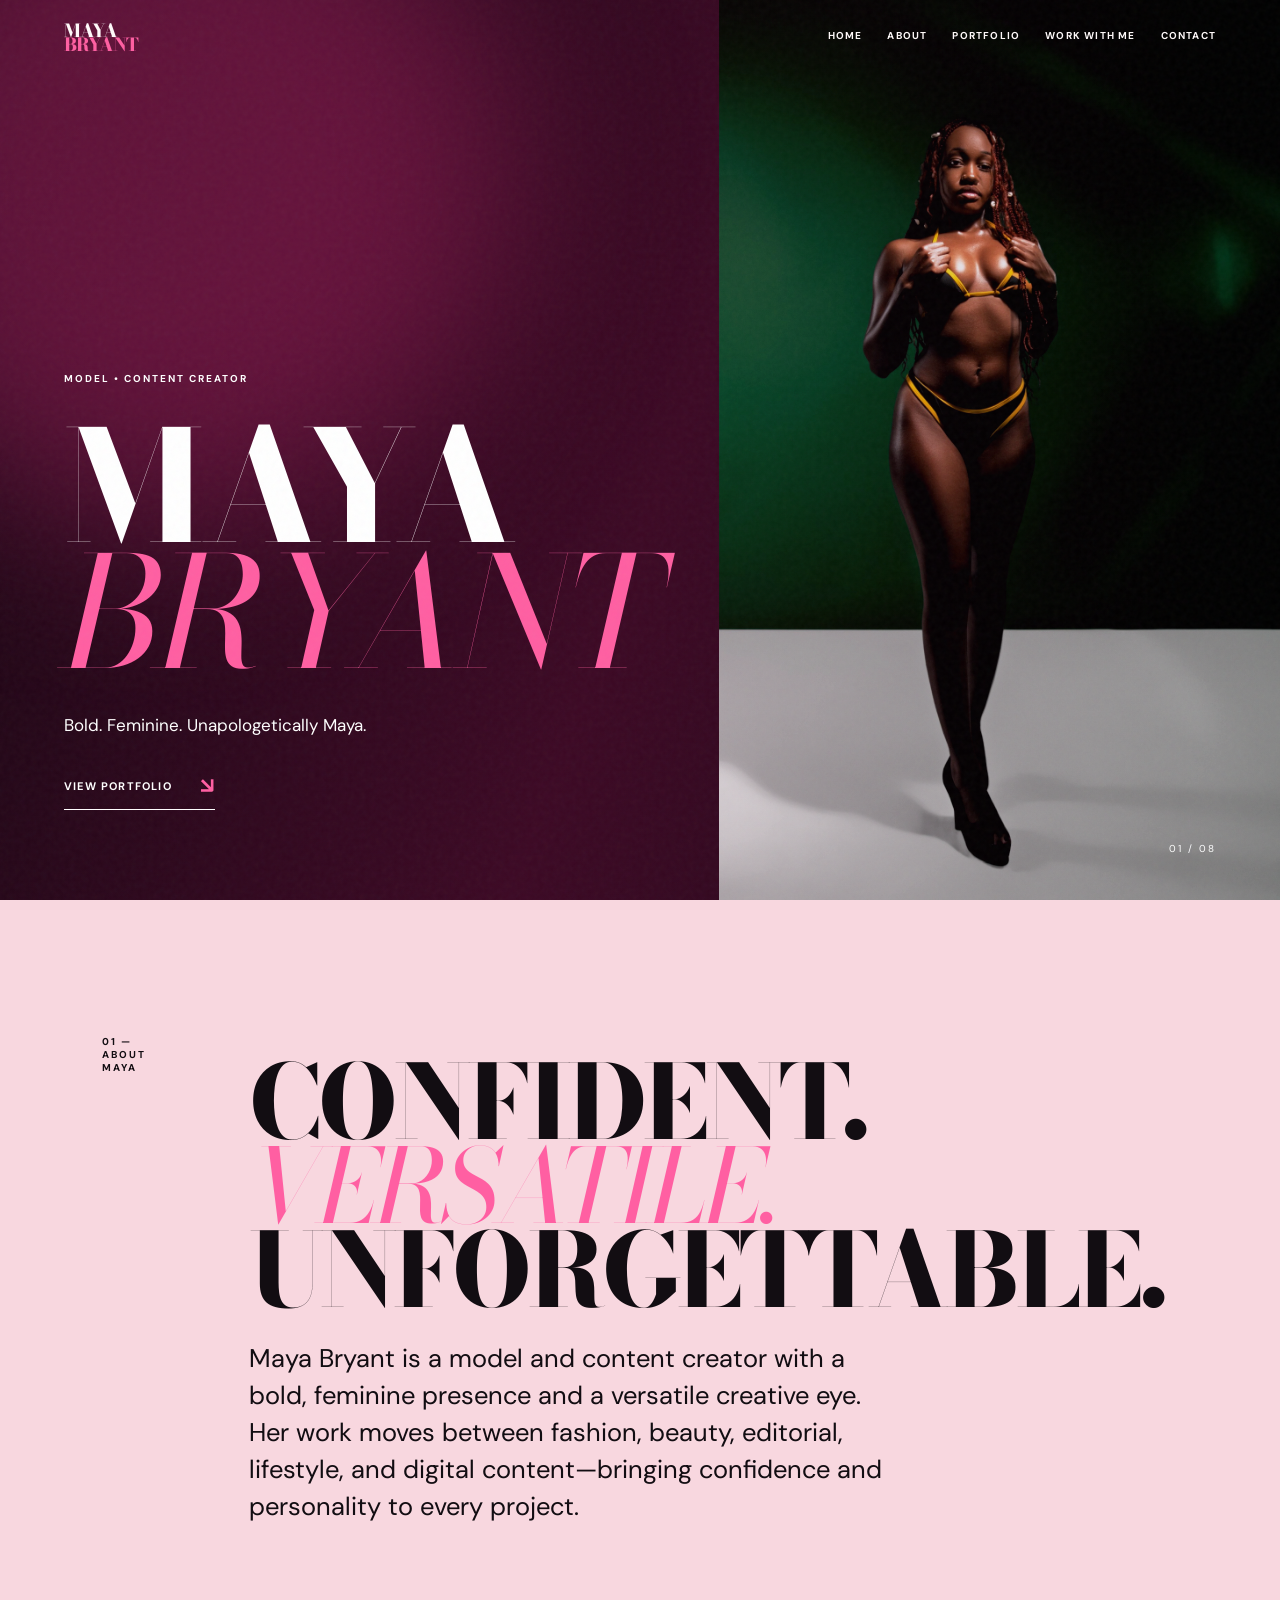
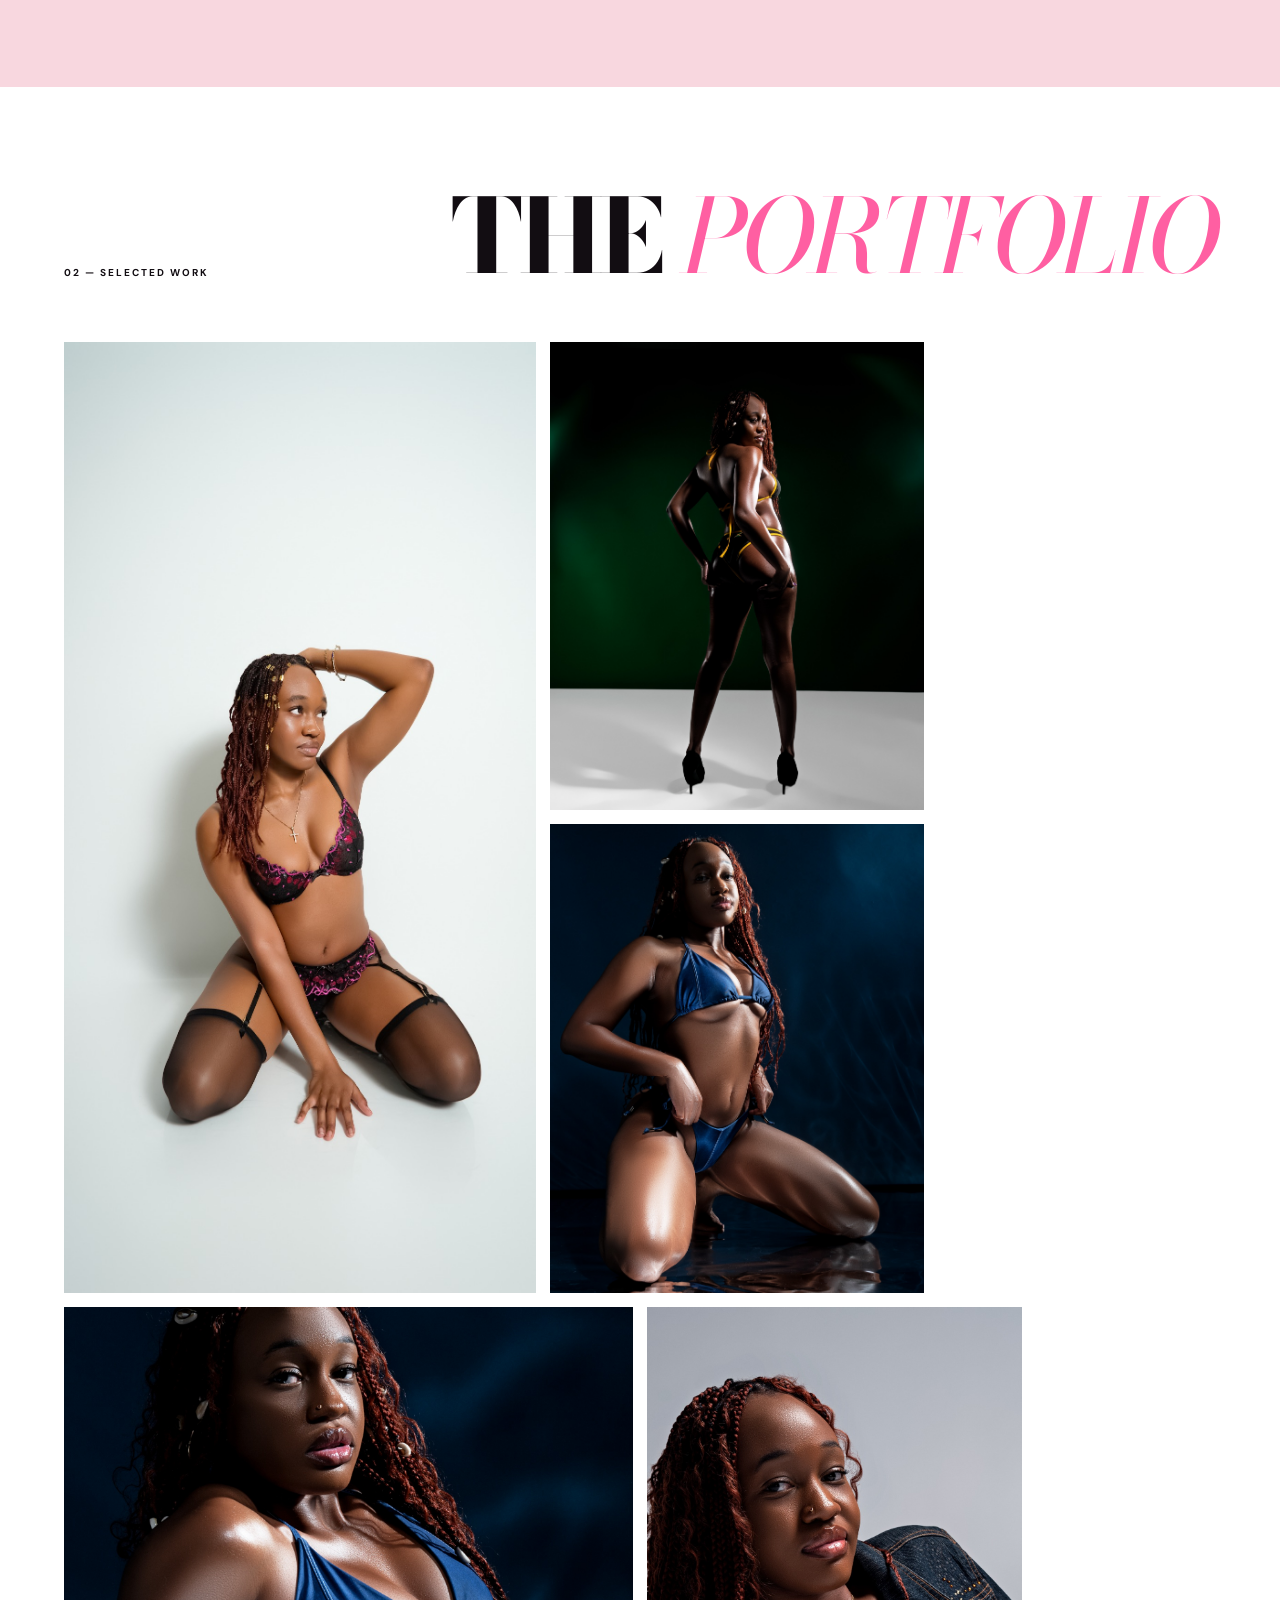
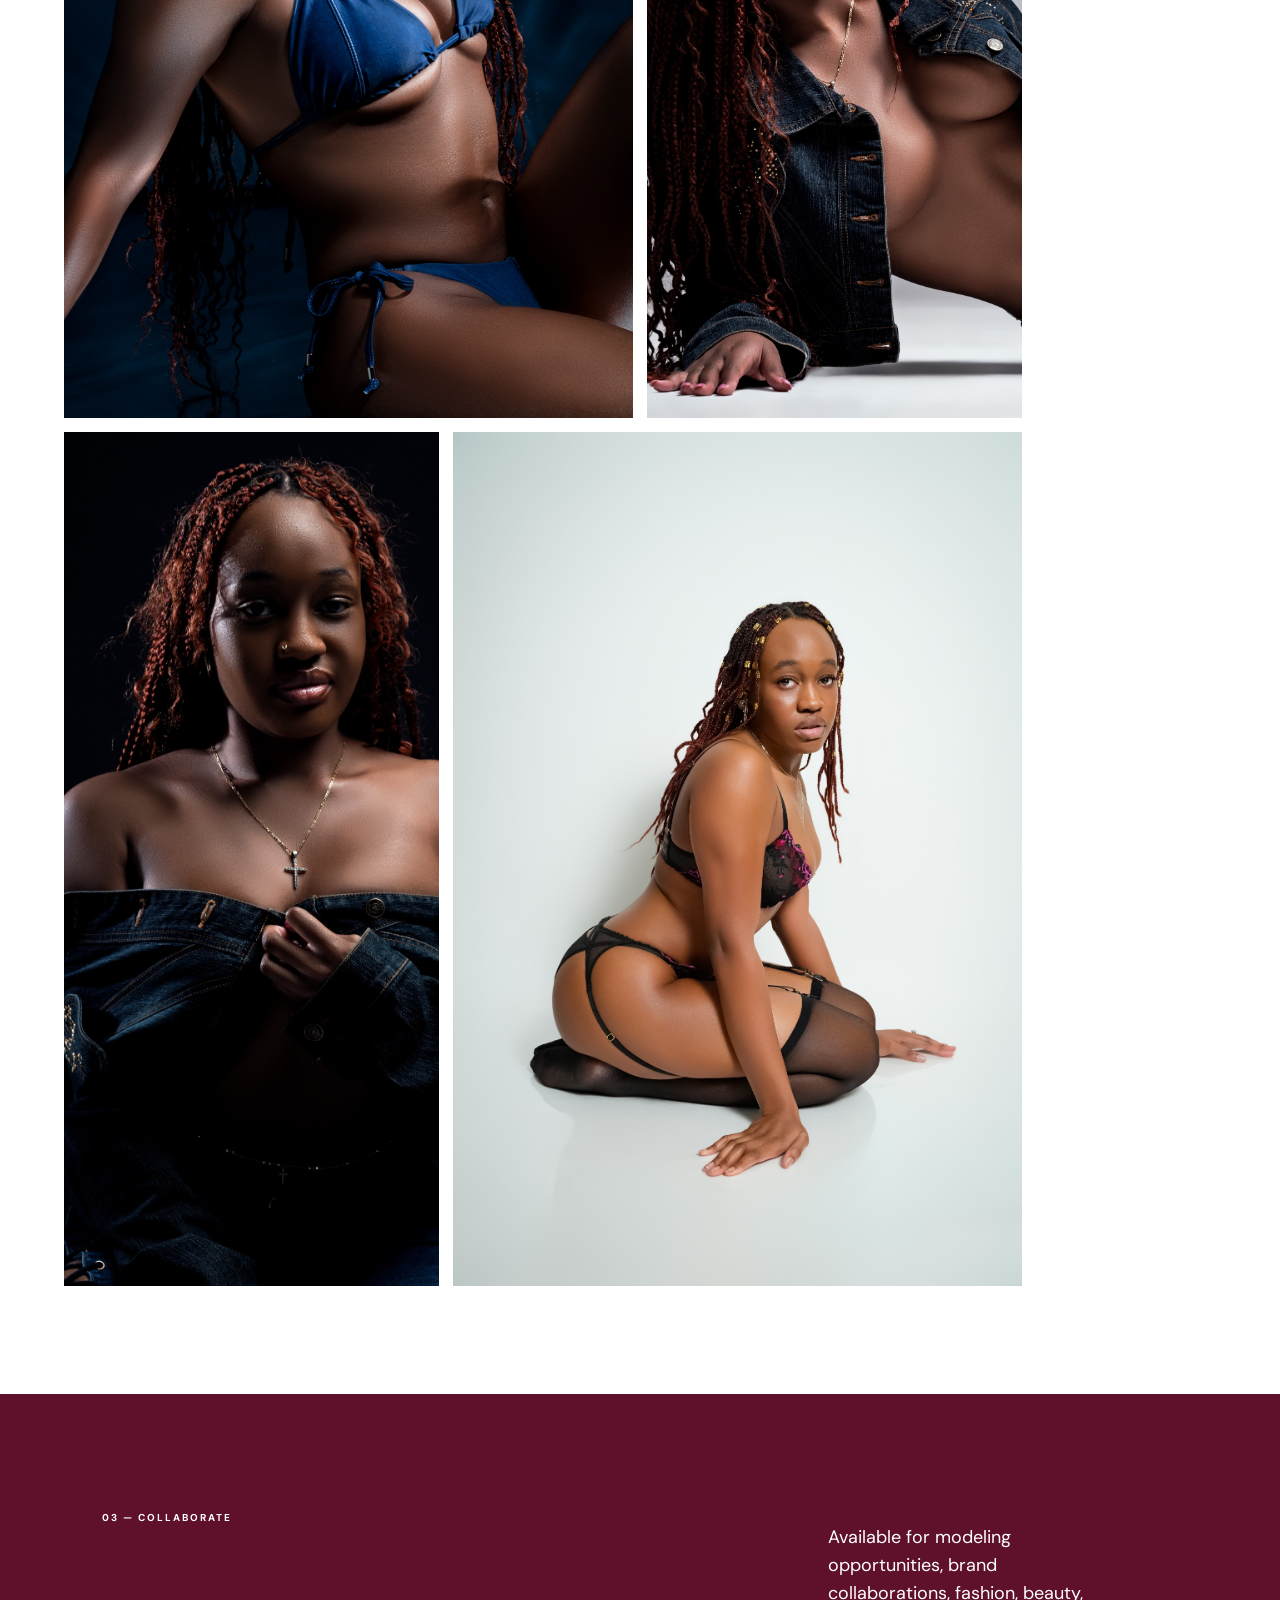
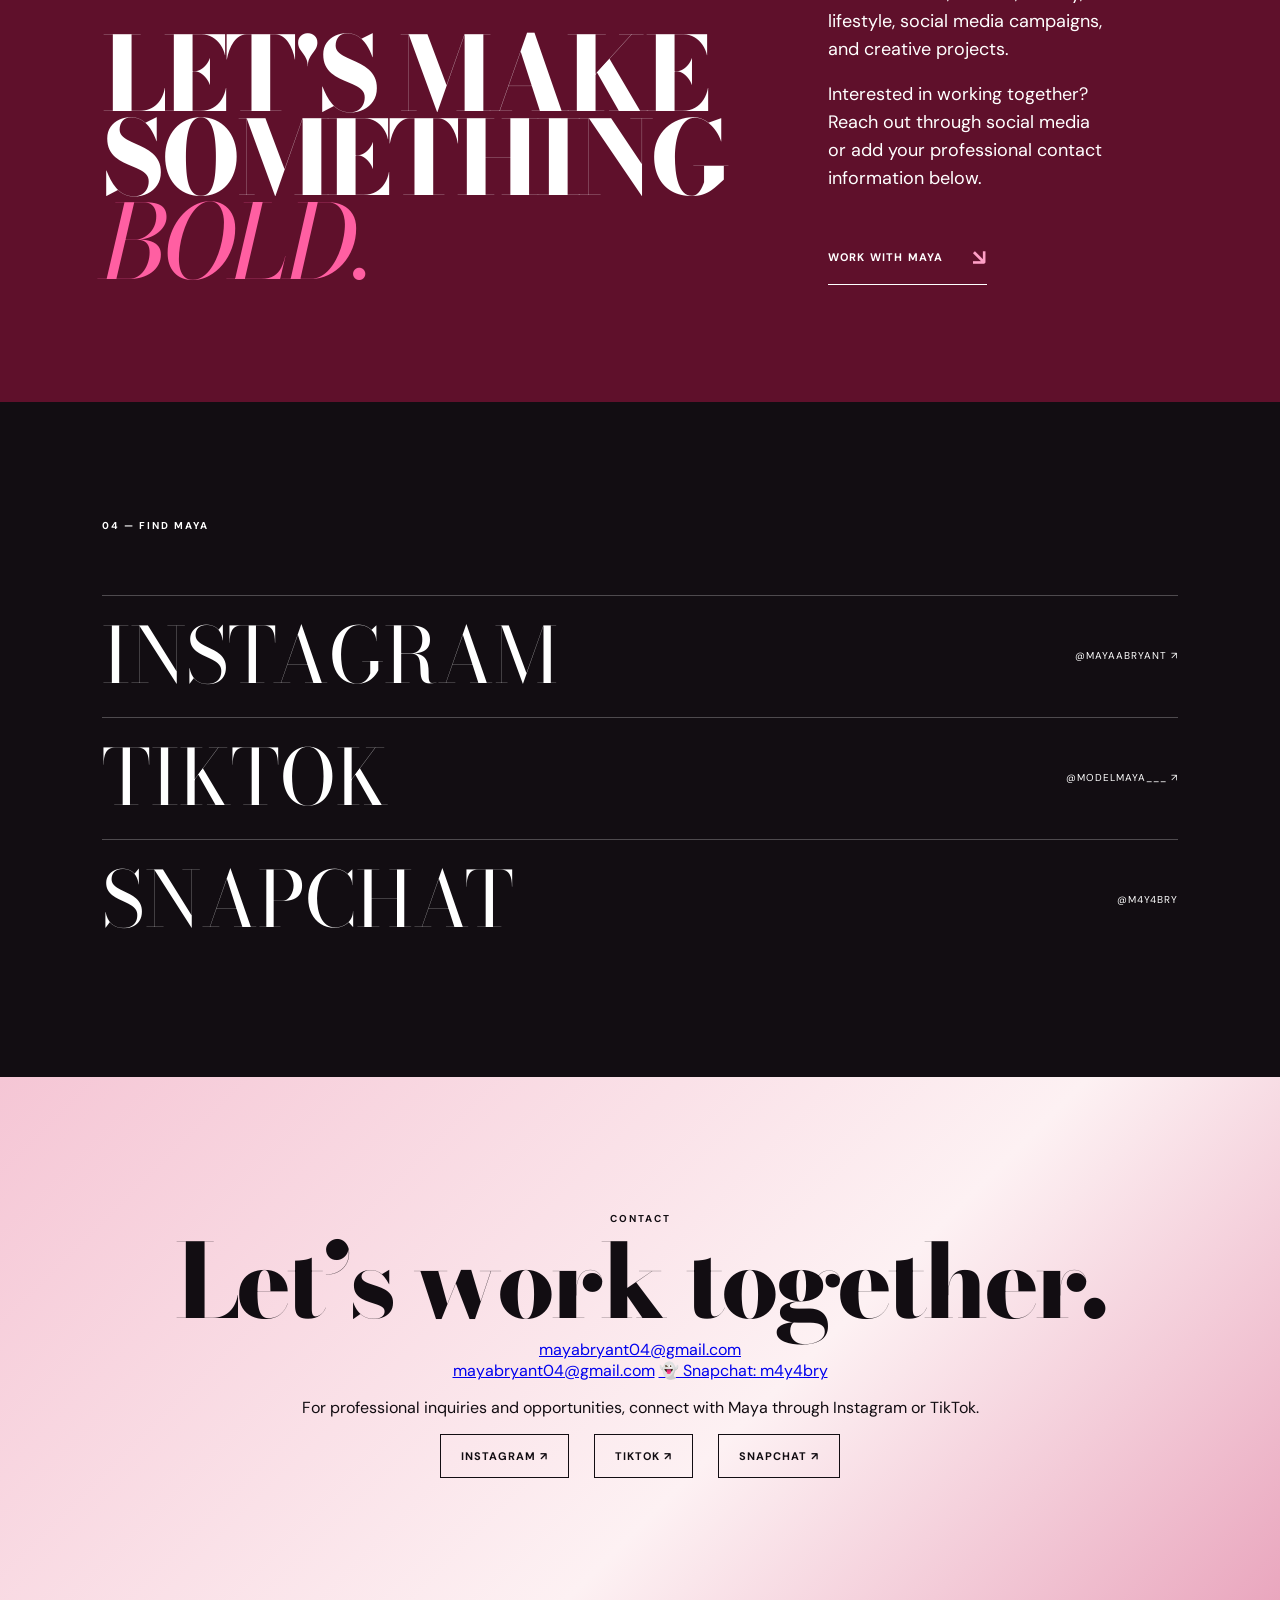
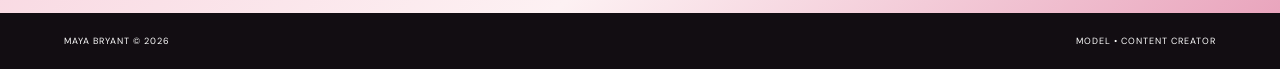
==== commit f5a684d6: "Add Snapchat link to contact section" ====
--- a/index.html
+++ b/index.html
@@ -101,6 +101,7 @@
       <div class="contact-links">
         <a href="https://www.instagram.com/mayaabryant/" target="_blank" rel="noopener">INSTAGRAM ↗</a>
         <a href="https://www.tiktok.com/@modelmaya___" target="_blank" rel="noopener">TIKTOK ↗</a>
+        <a href="https://www.snapchat.com/@m4y4bry?invite_id=FGtdMXC2&locale=en_US&share_id=vLHnTbdwQjKEe_EJLLRCXg&sid=42e1734f97e94e0993121015cf9fffc4" target="_blank" rel="noopener">SNAPCHAT ↗</a> </div>
       </div>
     </section>
   </main>
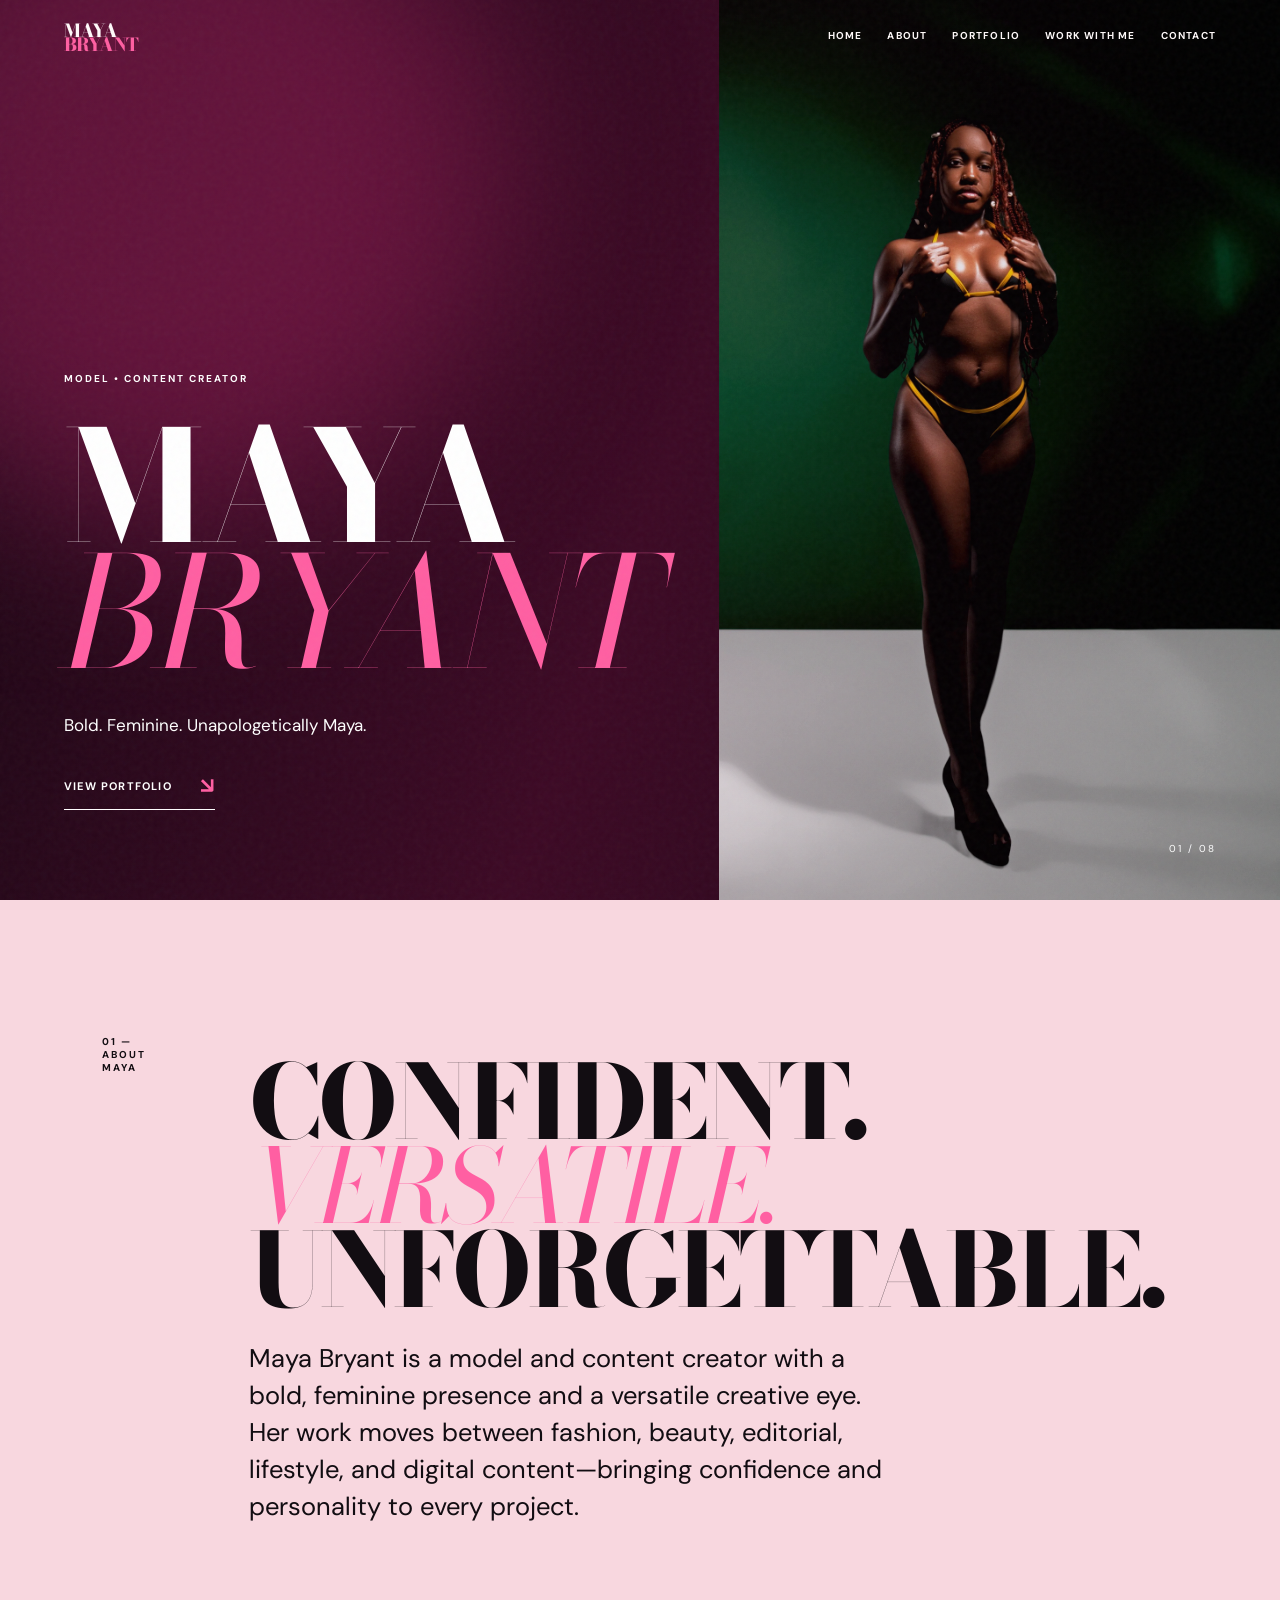
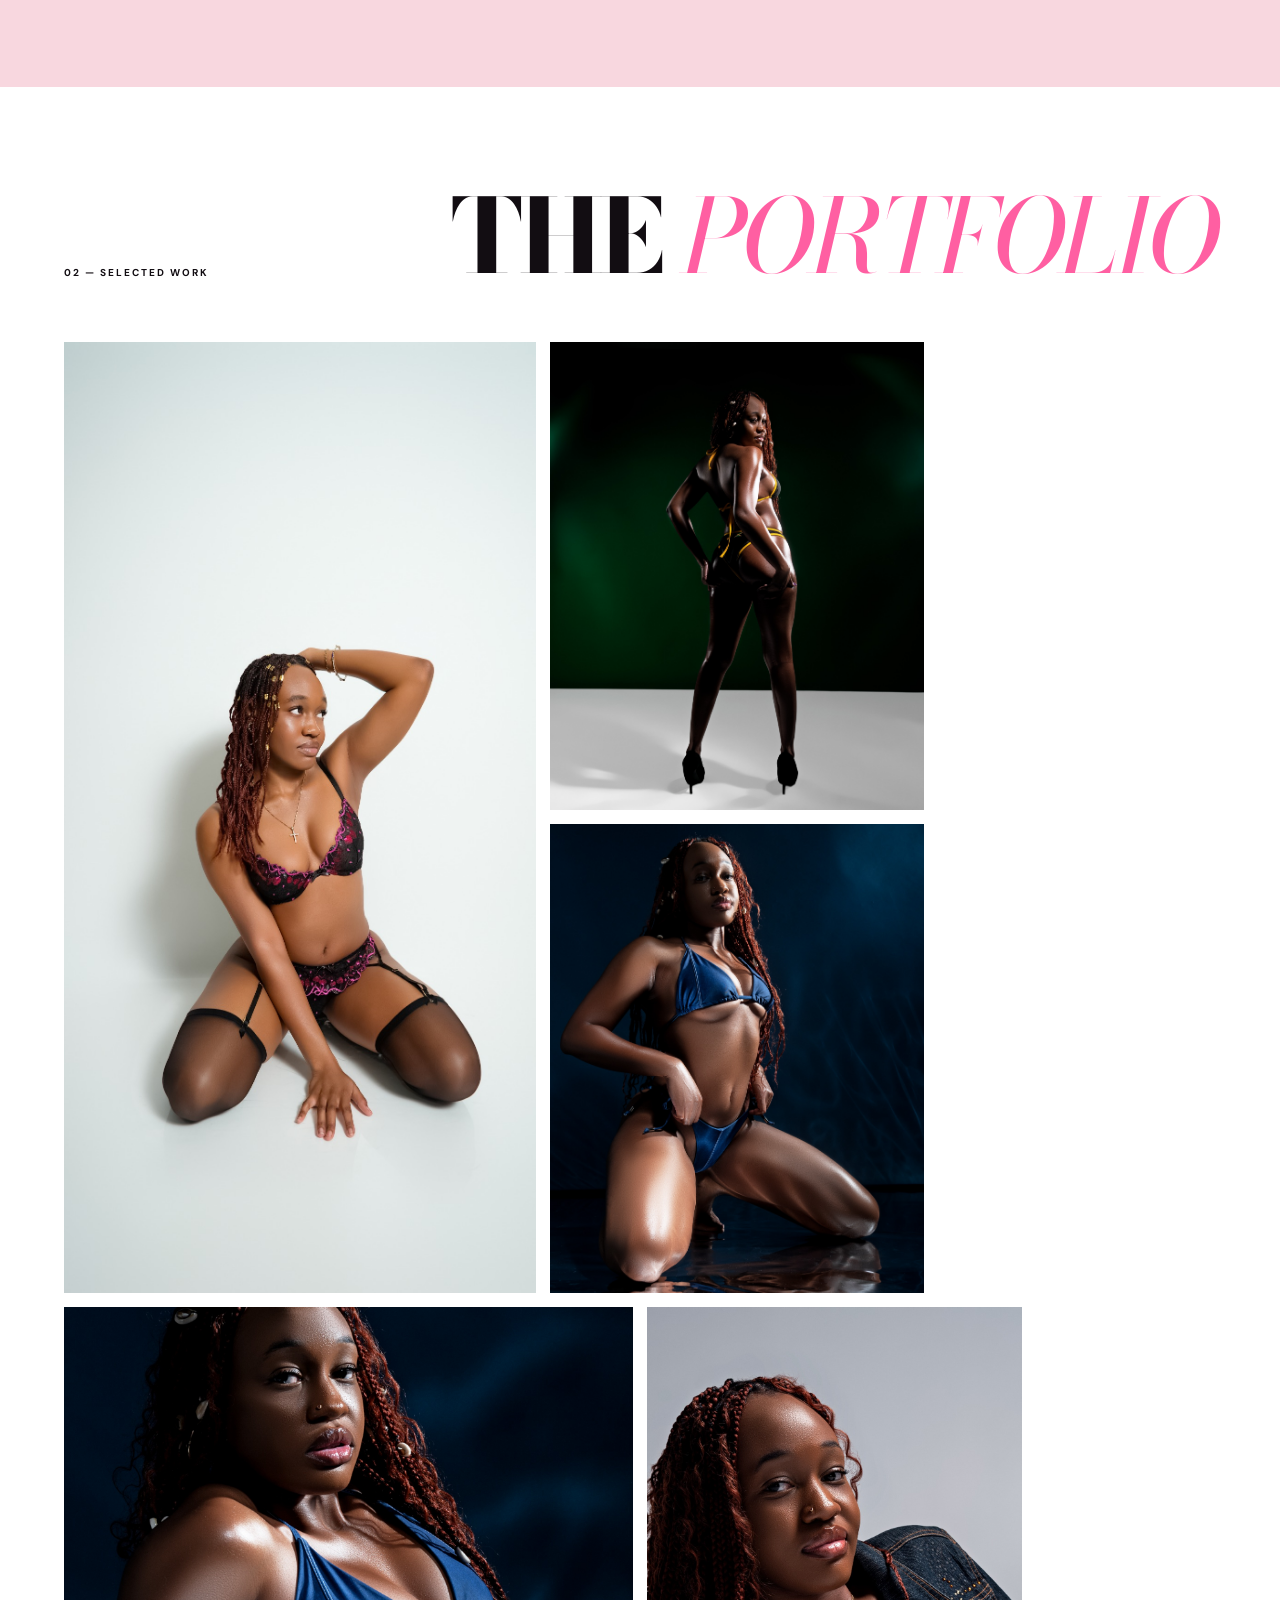
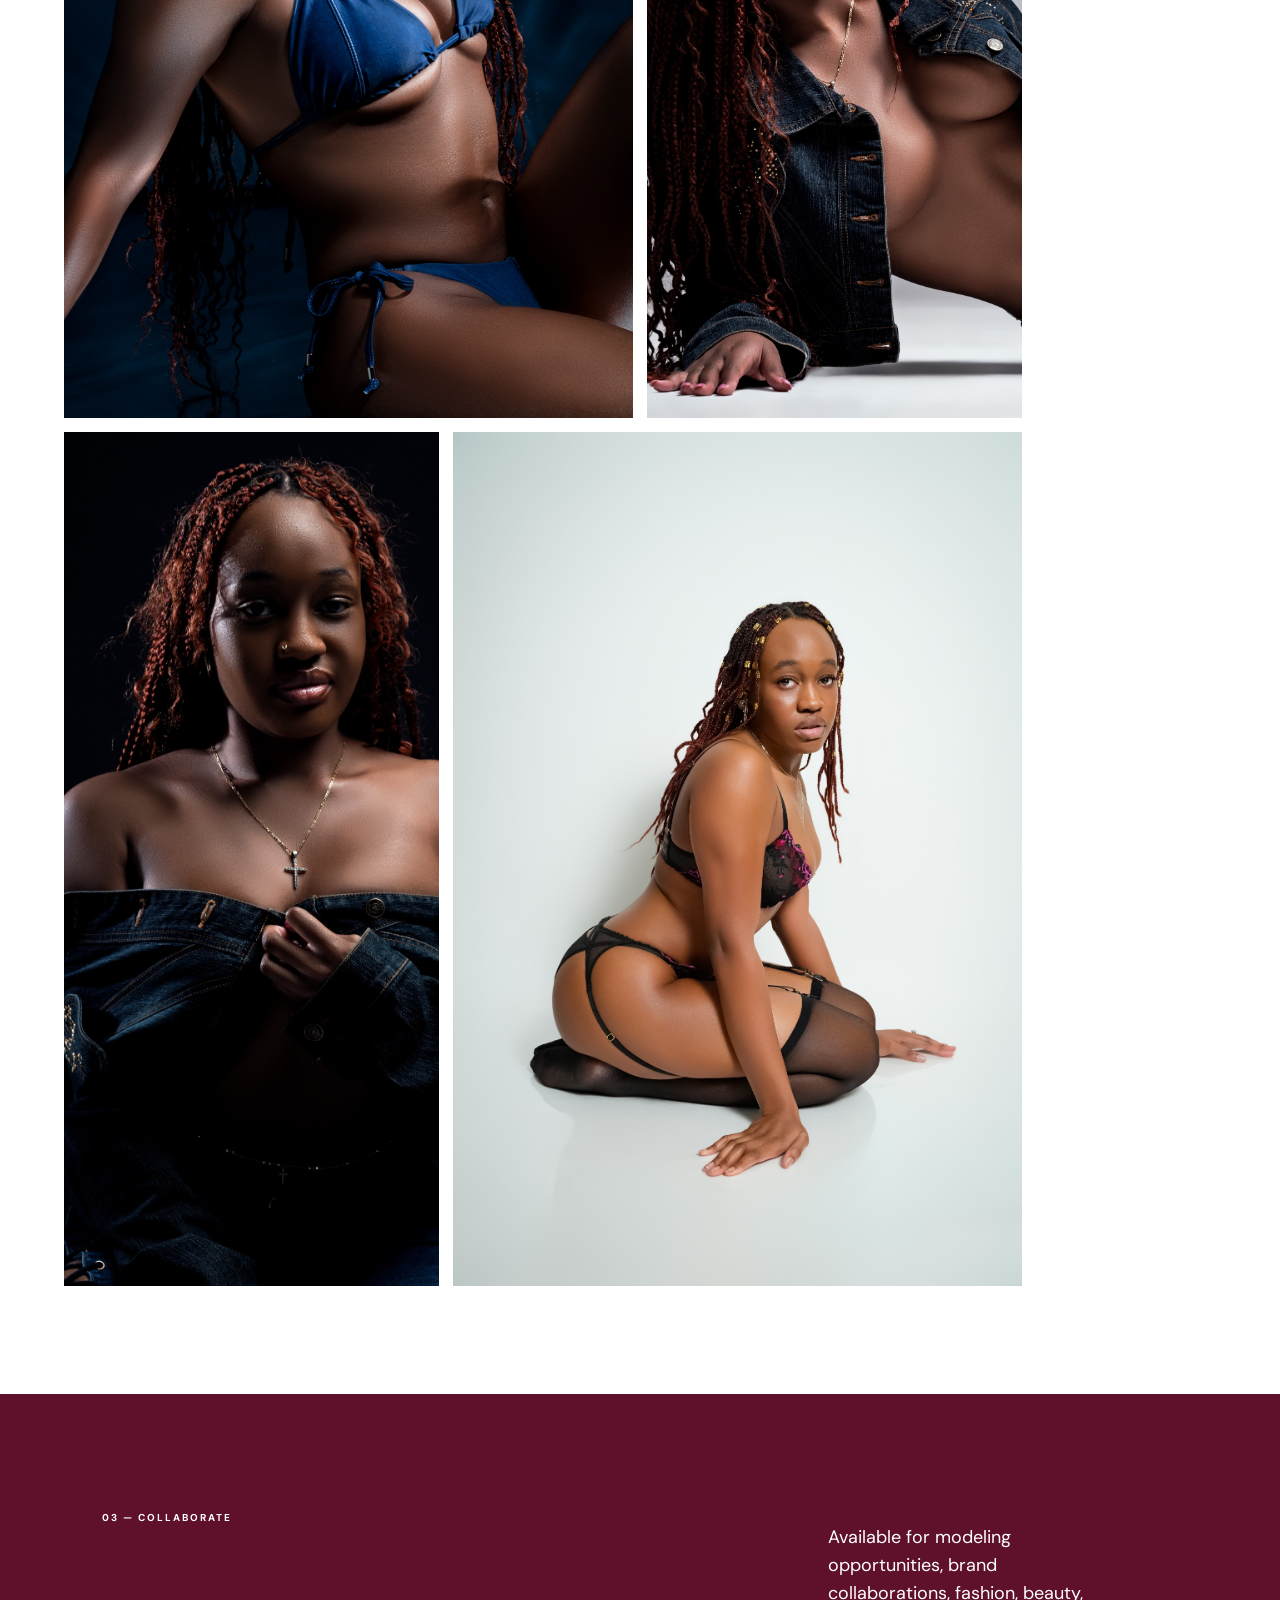
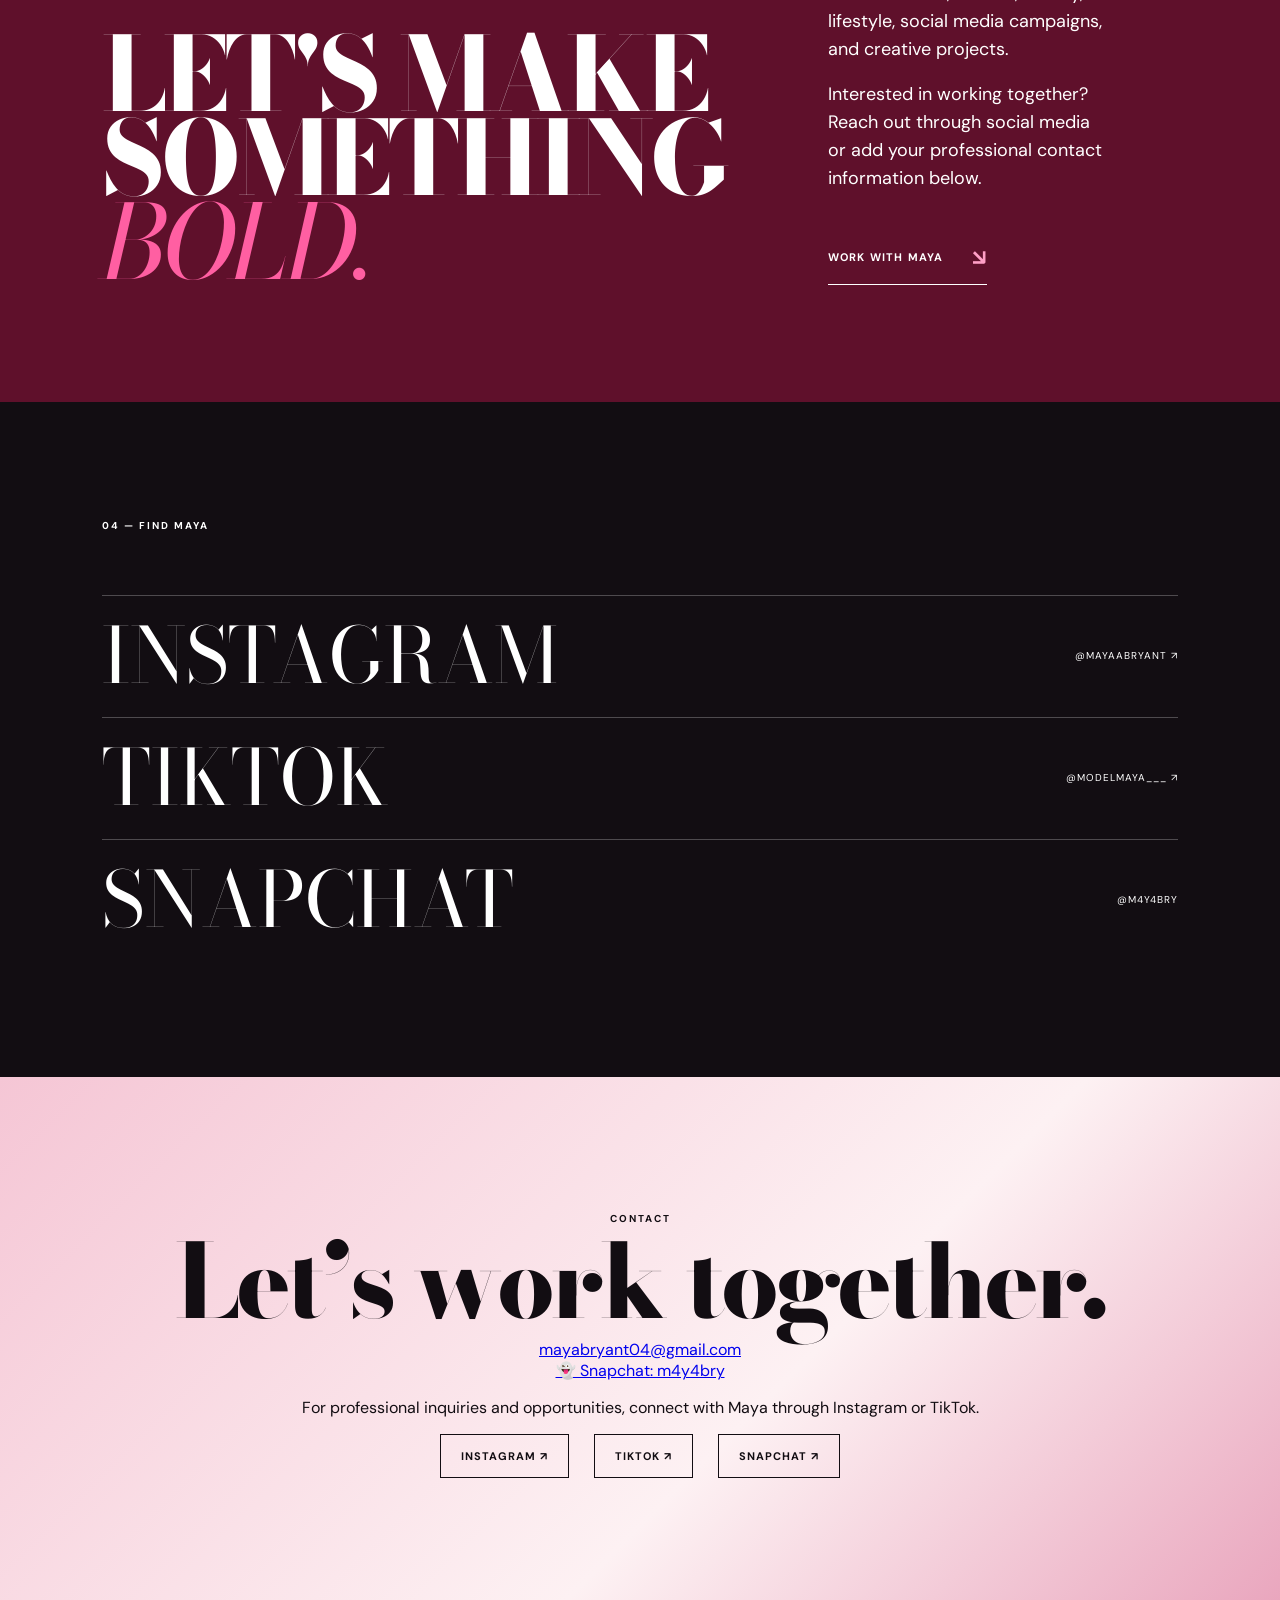
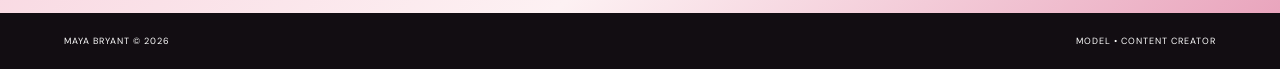
==== commit b5af9304: "Remove duplicate email link in contact card" ====
--- a/index.html
+++ b/index.html
@@ -91,7 +91,7 @@
 <div class="contact-card">
   <a href="mailto:mayabryant04@gmail.com">mayabryant04@gmail.com</a>
   <div class="contact-card">
-  <a href="mailto:mayabryant04@gmail.com">mayabryant04@gmail.com</a>
+ 
 
   <a href="https://www.snapchat.com/add/m4y4bry" target="_blank">
     👻 Snapchat: m4y4bry
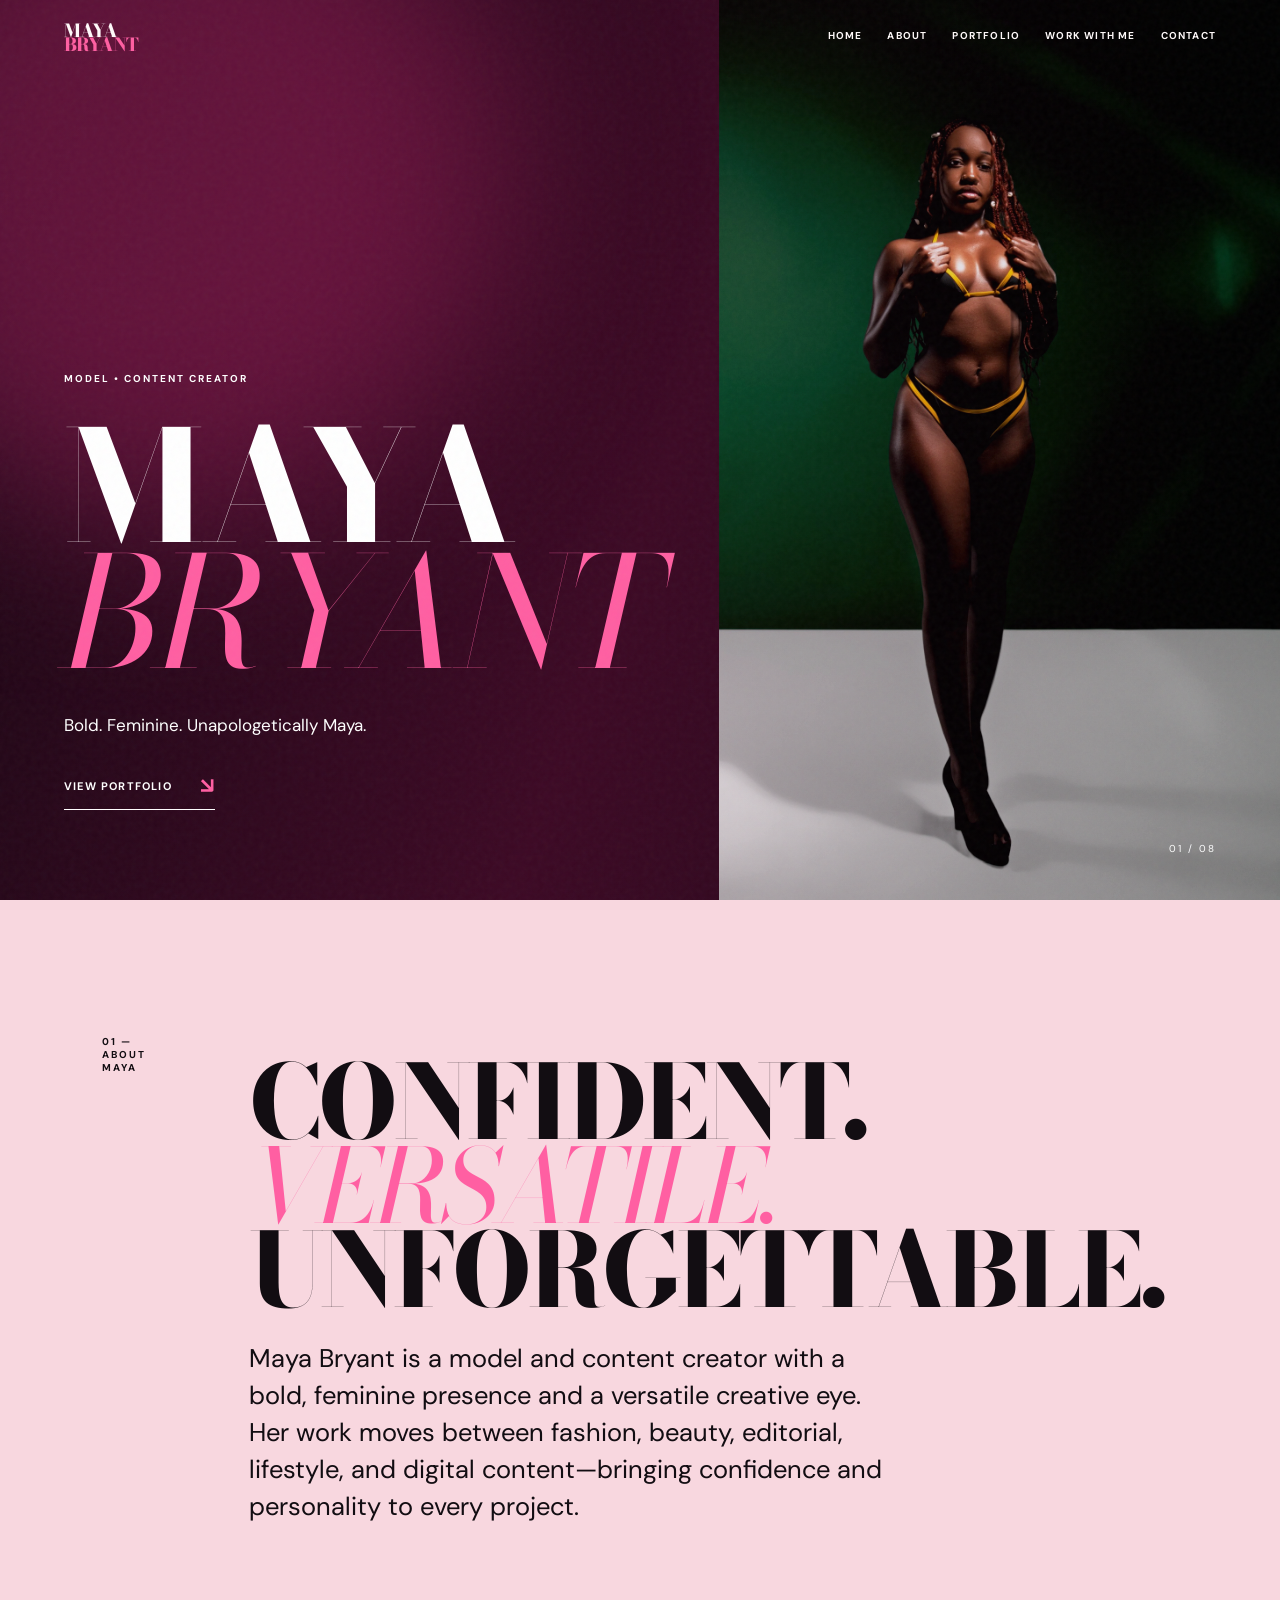
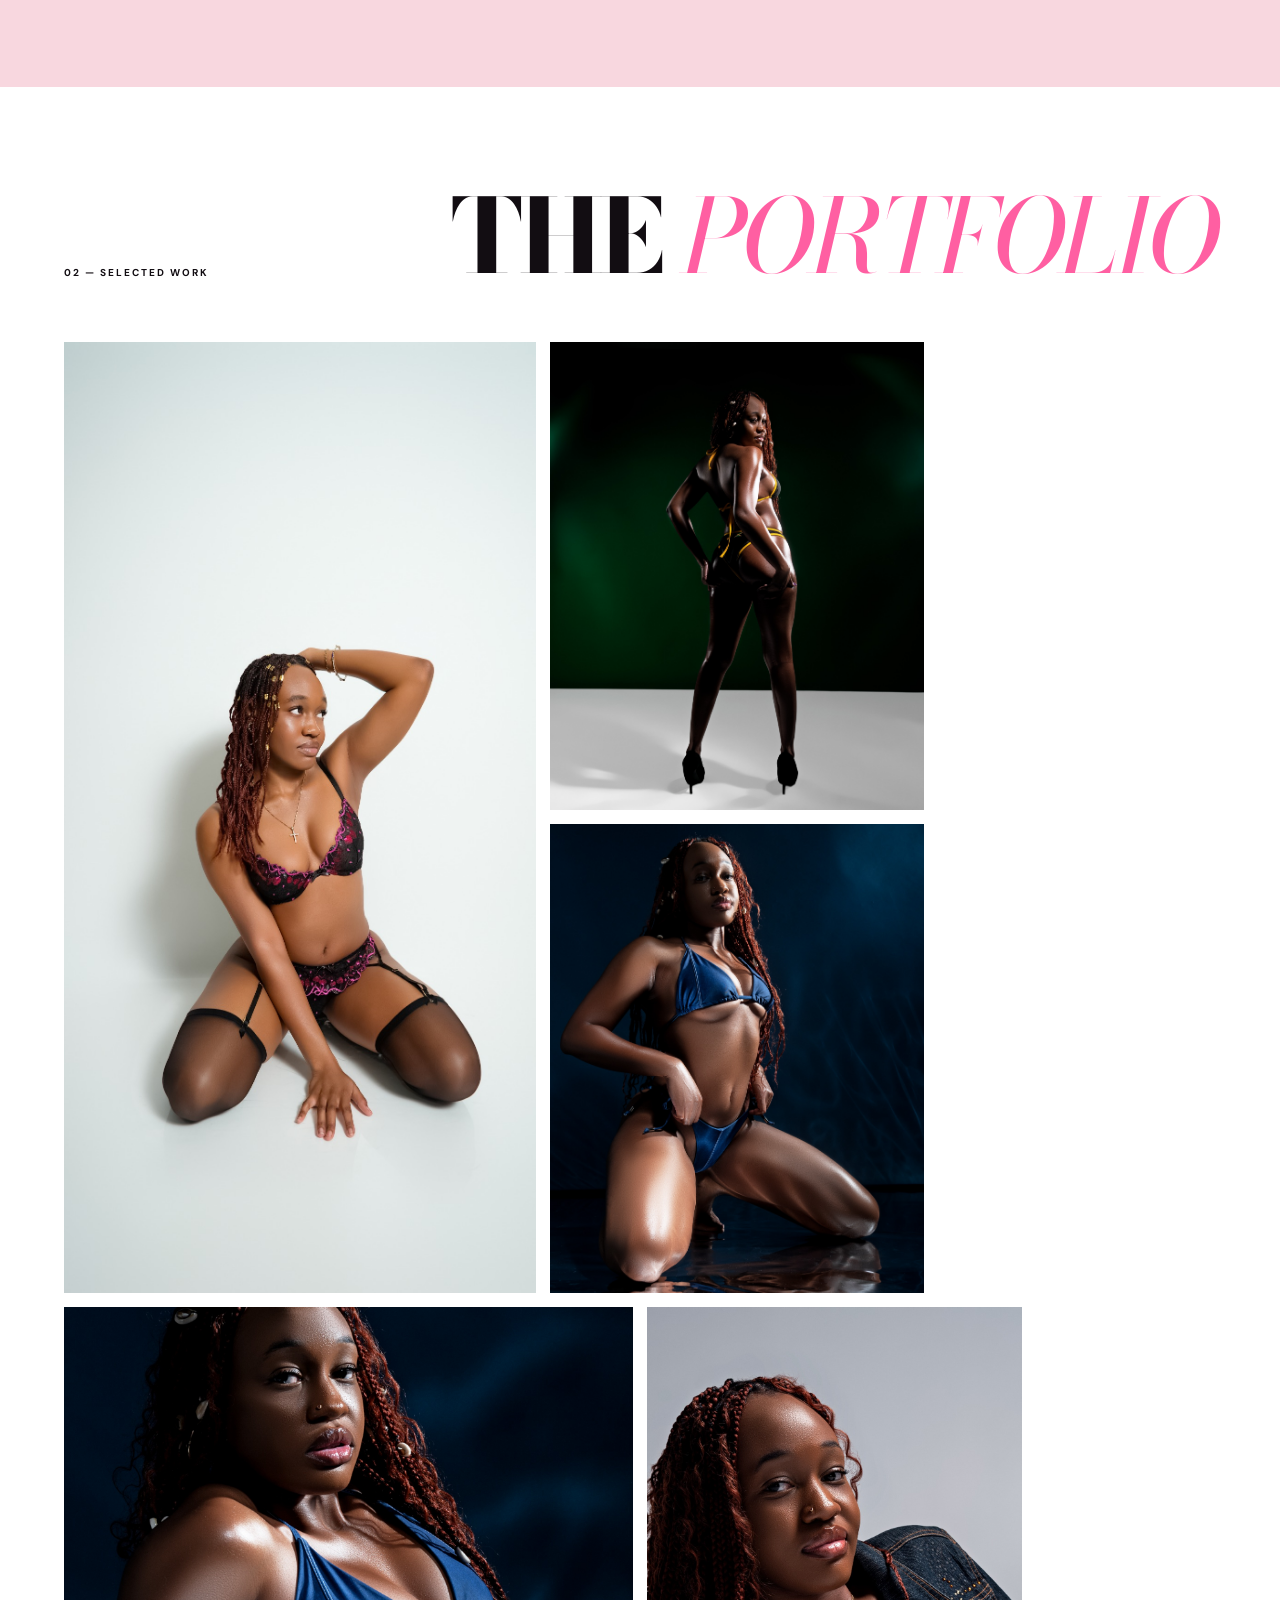
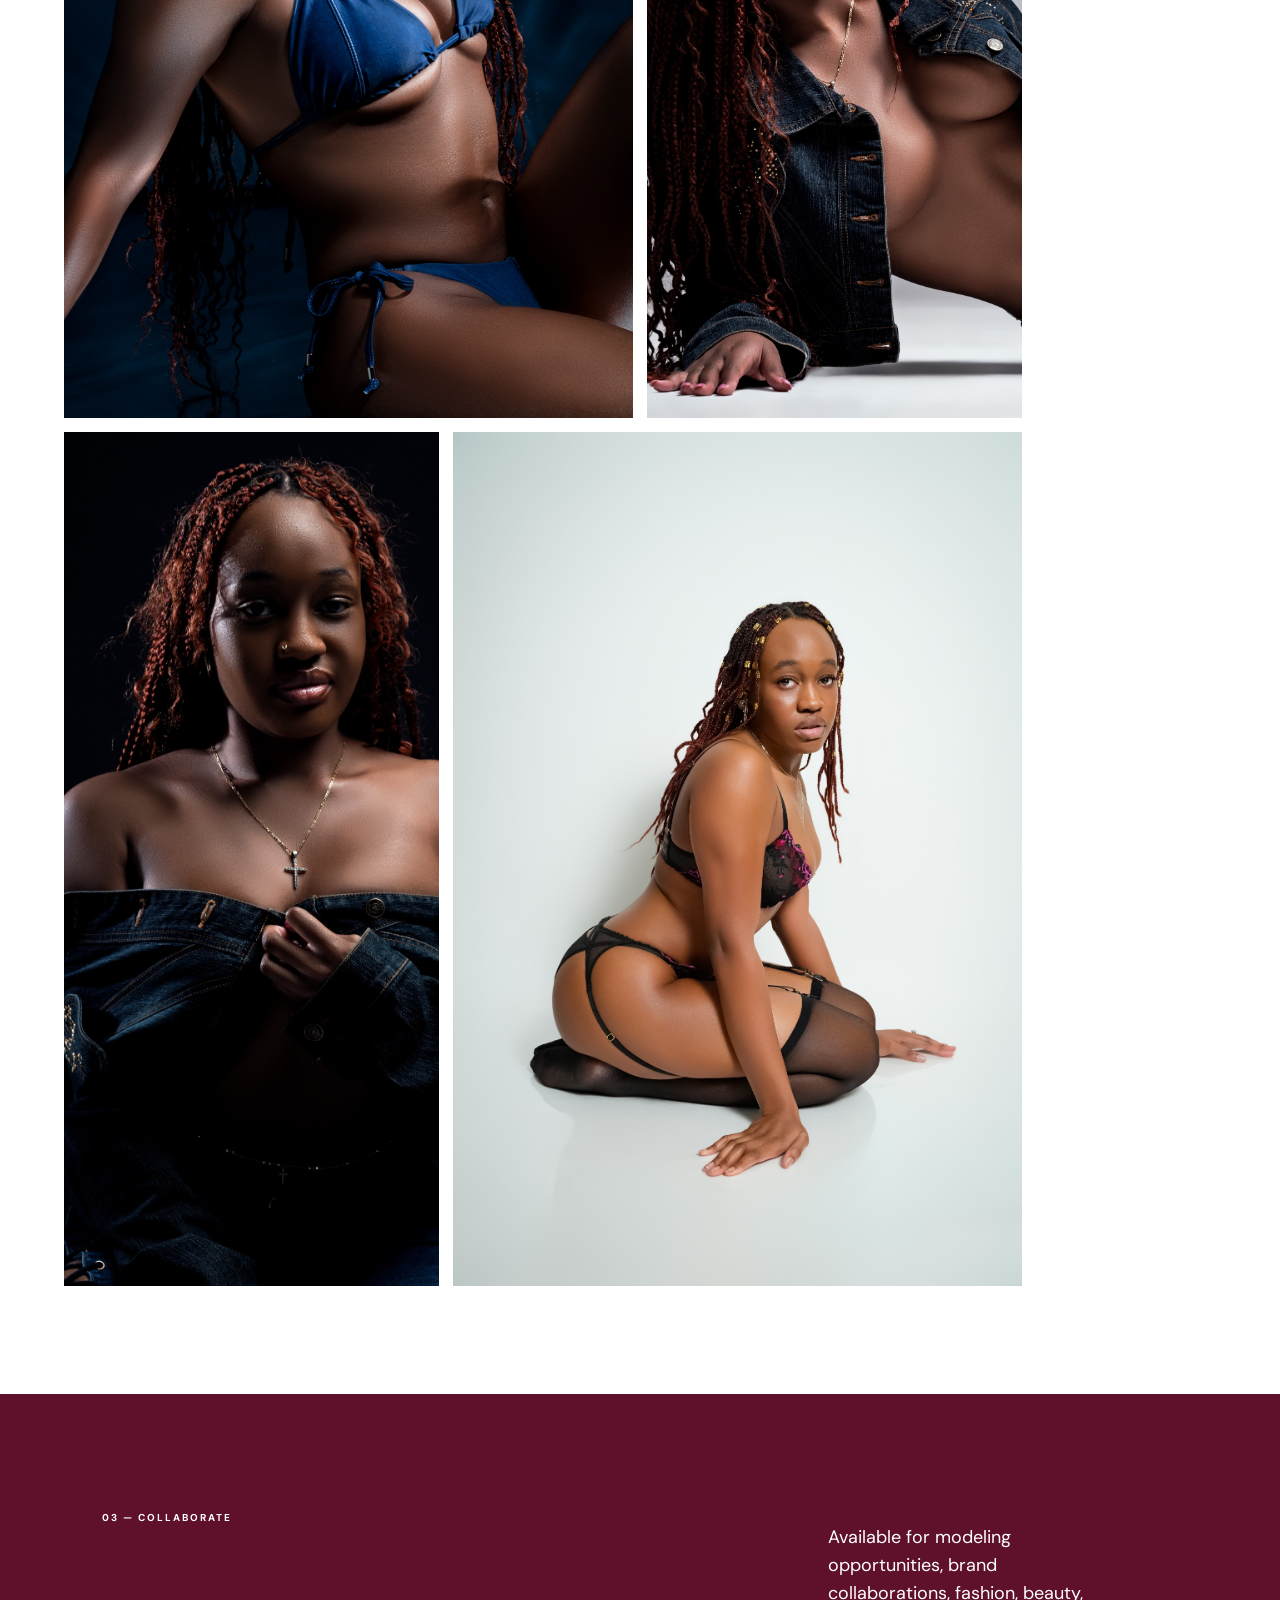
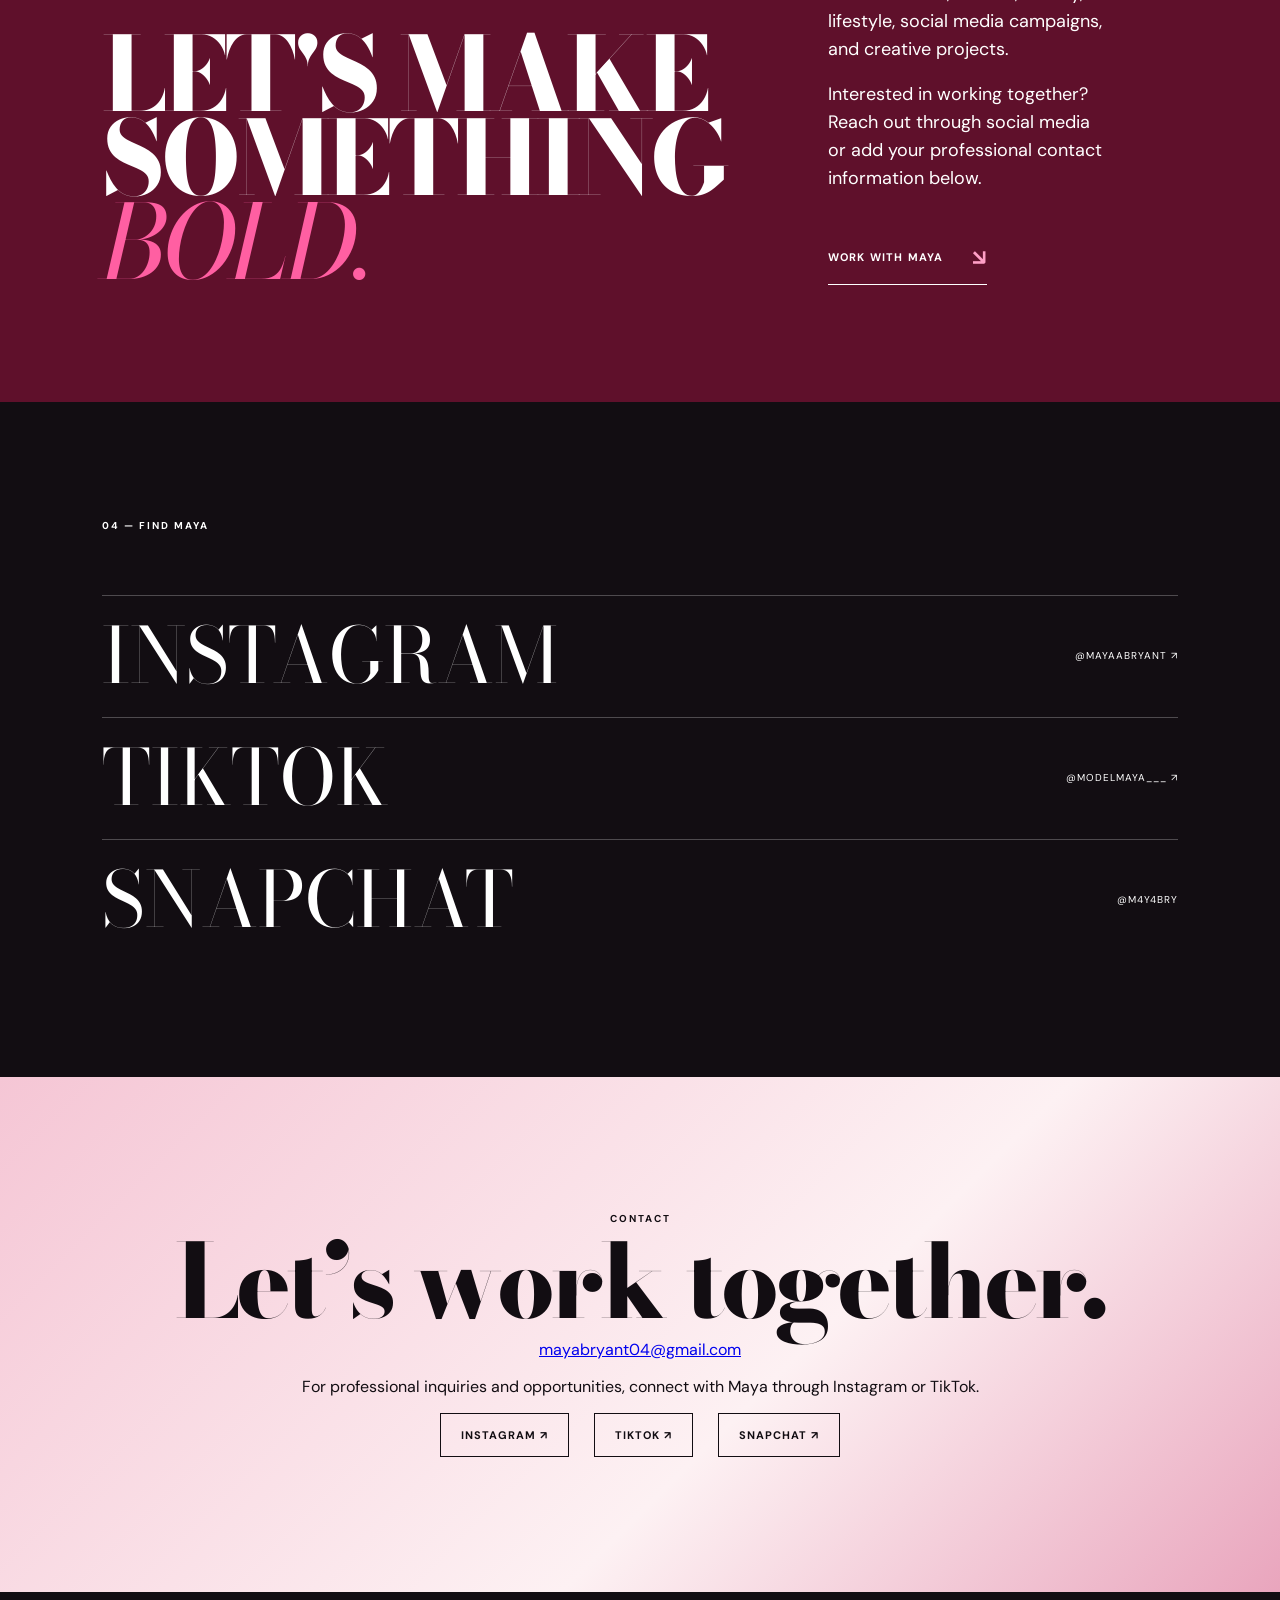
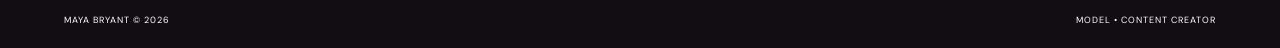
==== commit f8b62c1f: "Remove Snapchat link from contact card" ====
--- a/index.html
+++ b/index.html
@@ -94,7 +94,7 @@
  
 
   <a href="https://www.snapchat.com/add/m4y4bry" target="_blank">
-    👻 Snapchat: m4y4bry
+    
   </a>
 
     <p>For professional inquiries and opportunities, connect with Maya through Instagram or TikTok.</p>
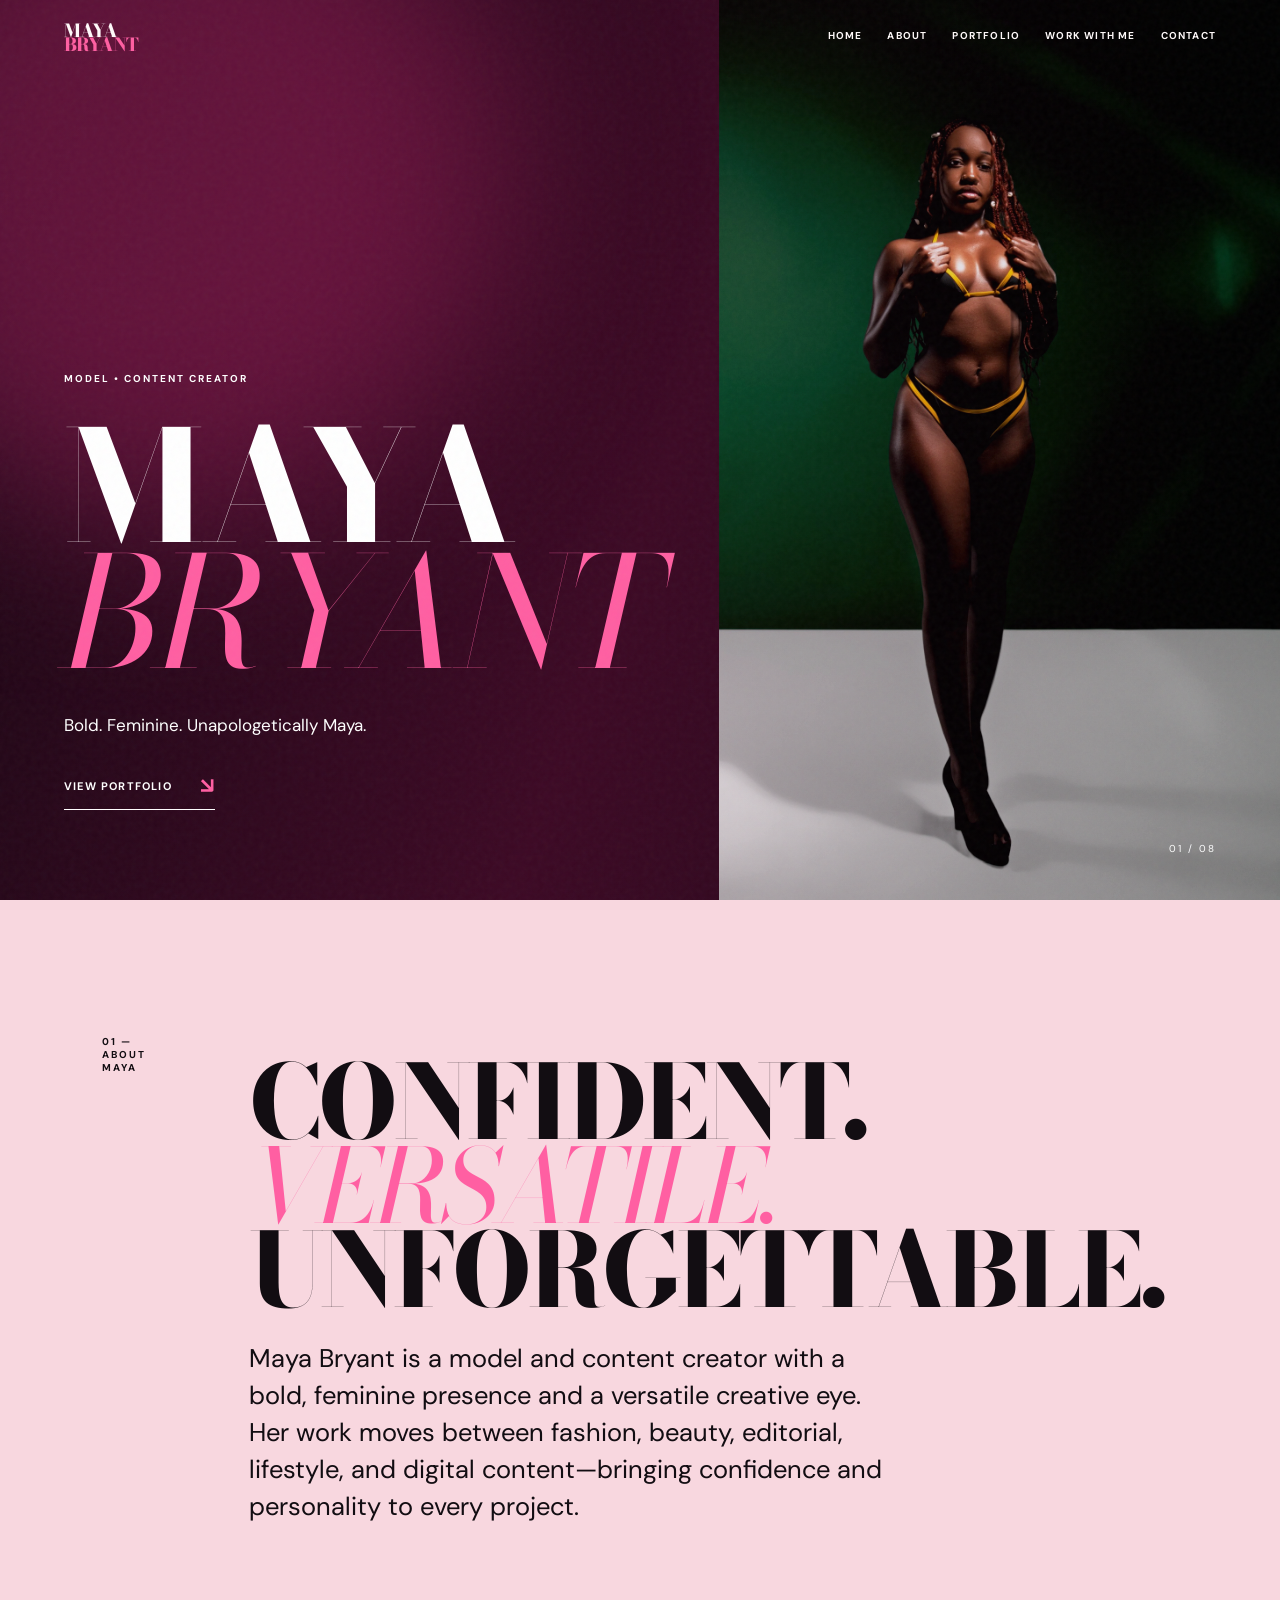
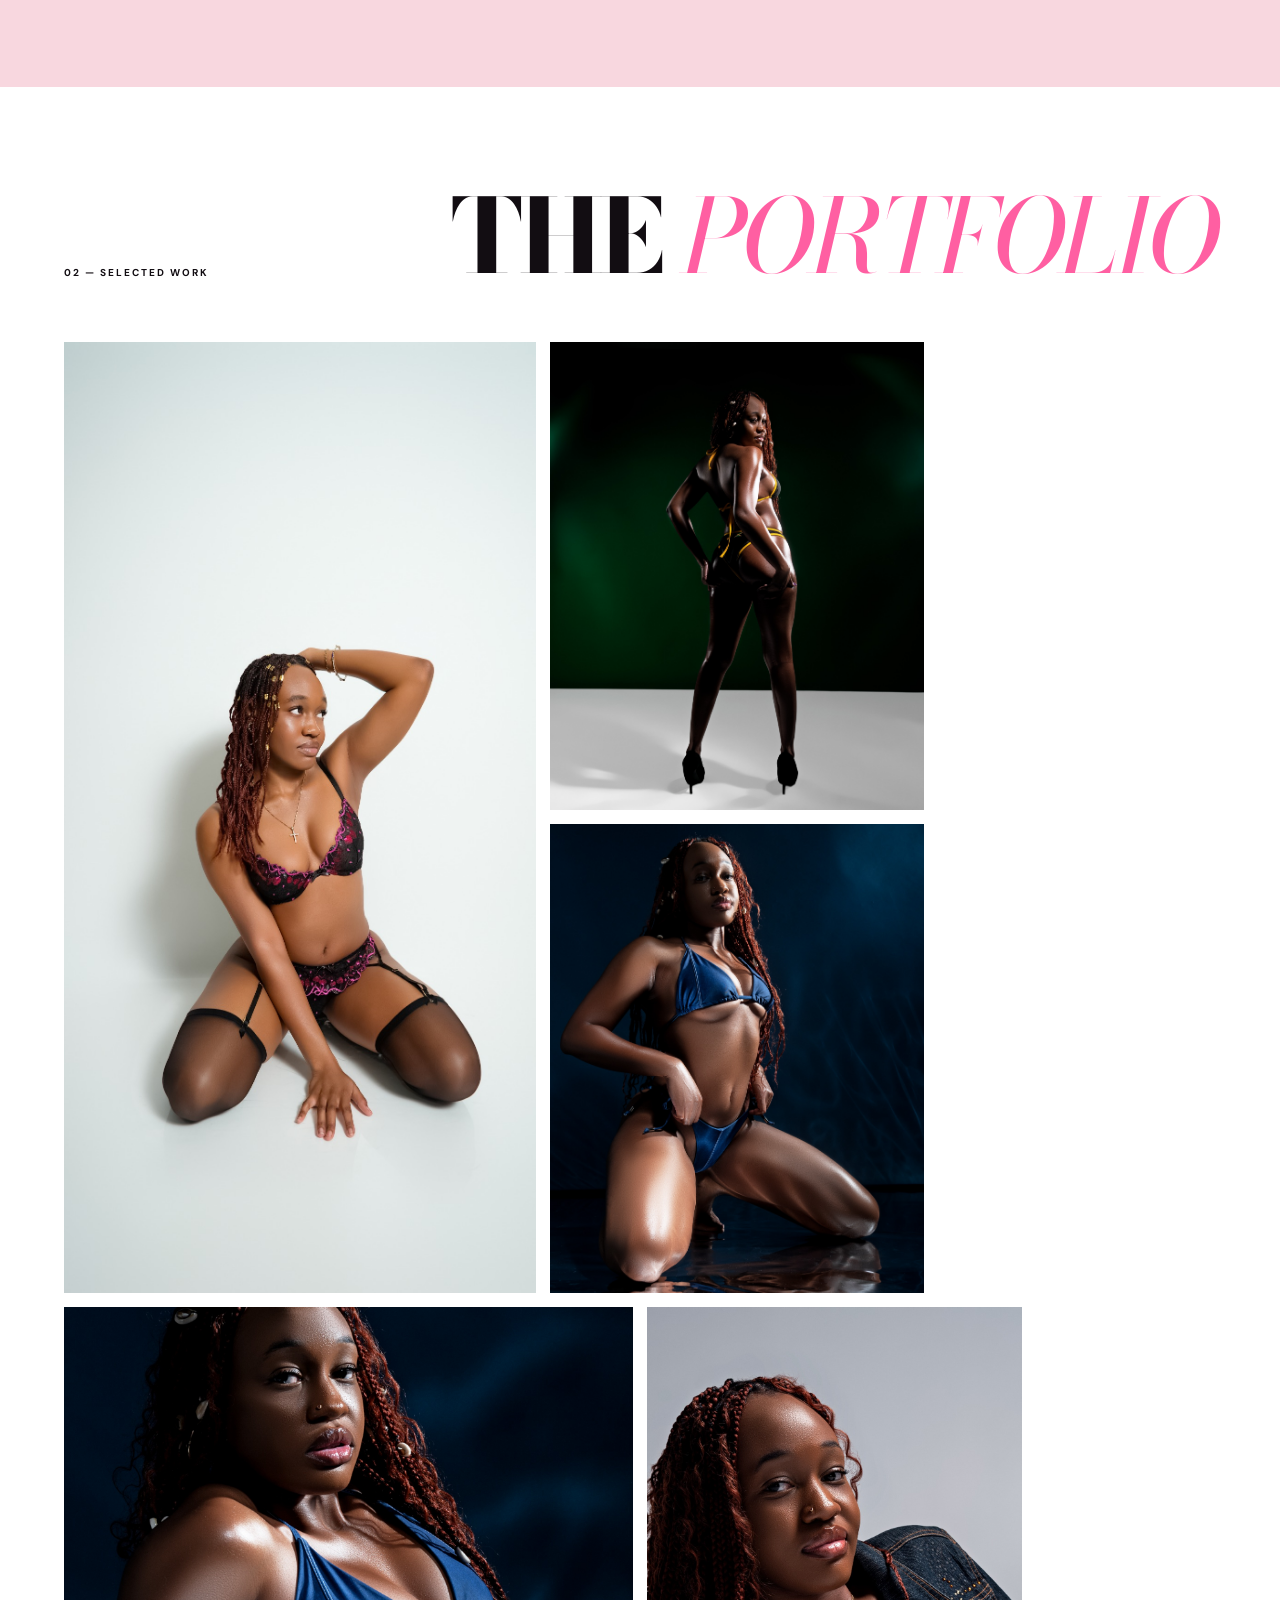
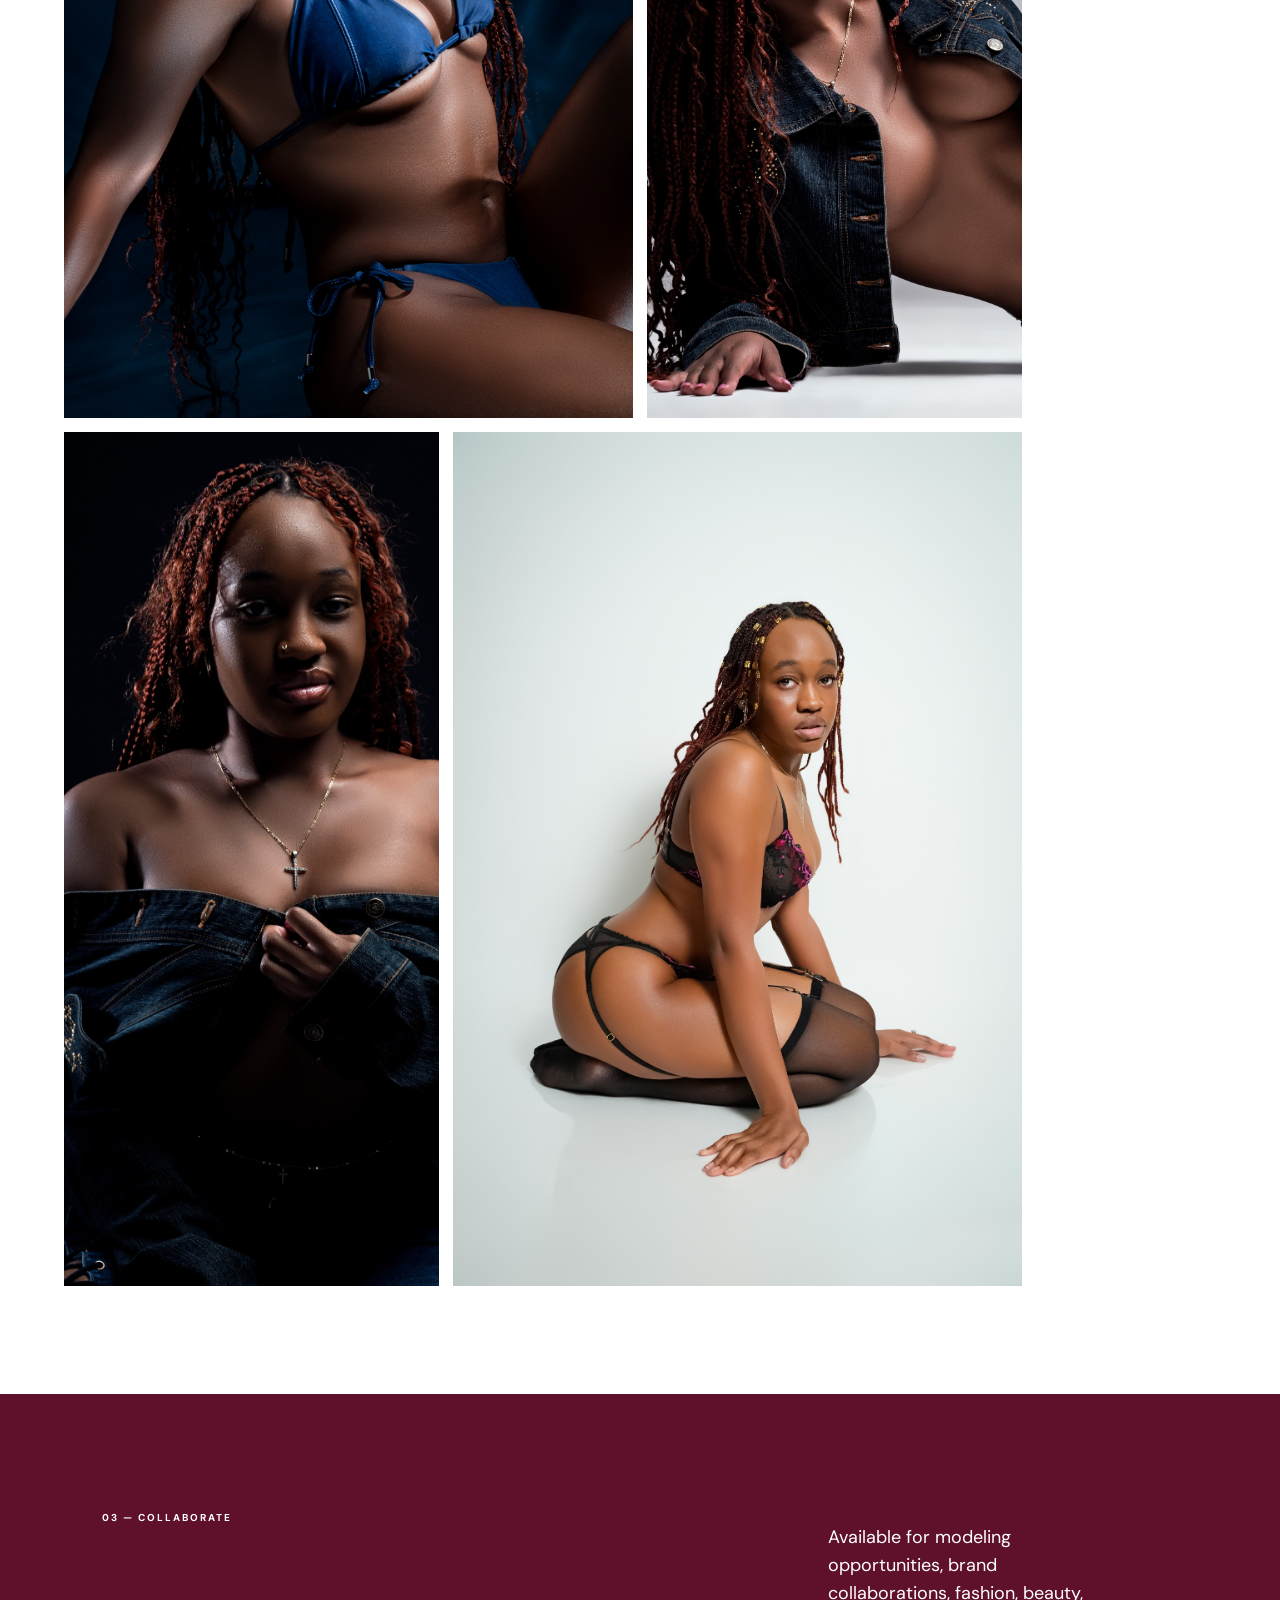
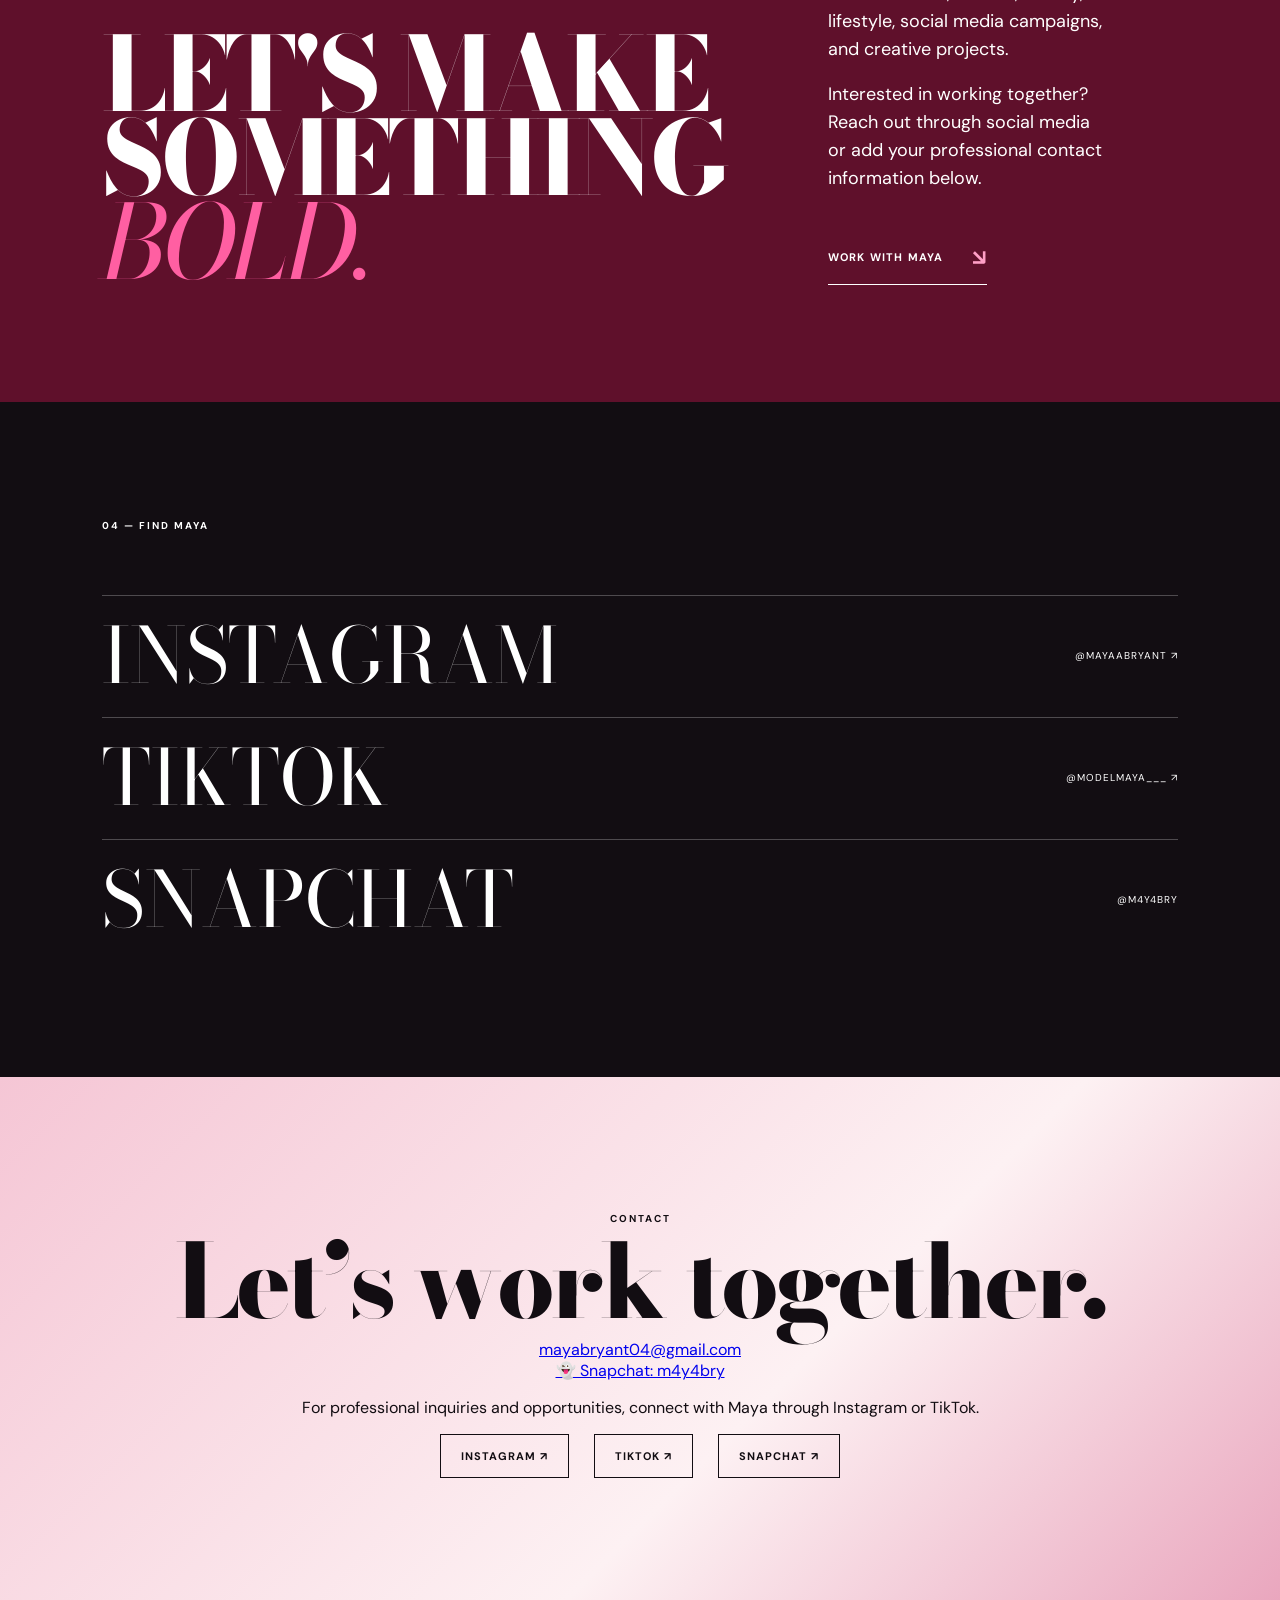
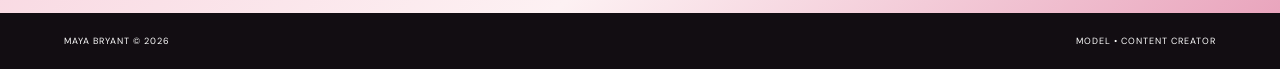
==== commit db2355ee: "Correct closing tag in contact card Fix incorrect closing tag for Snapchat link." ====
--- a/index.html
+++ b/index.html
@@ -94,6 +94,8 @@
  
 
   <a href="https://www.snapchat.com/add/m4y4bry" target="_blank">
+  👻 Snapchat: m4y4bry
+</a>
     
   </a>
 
